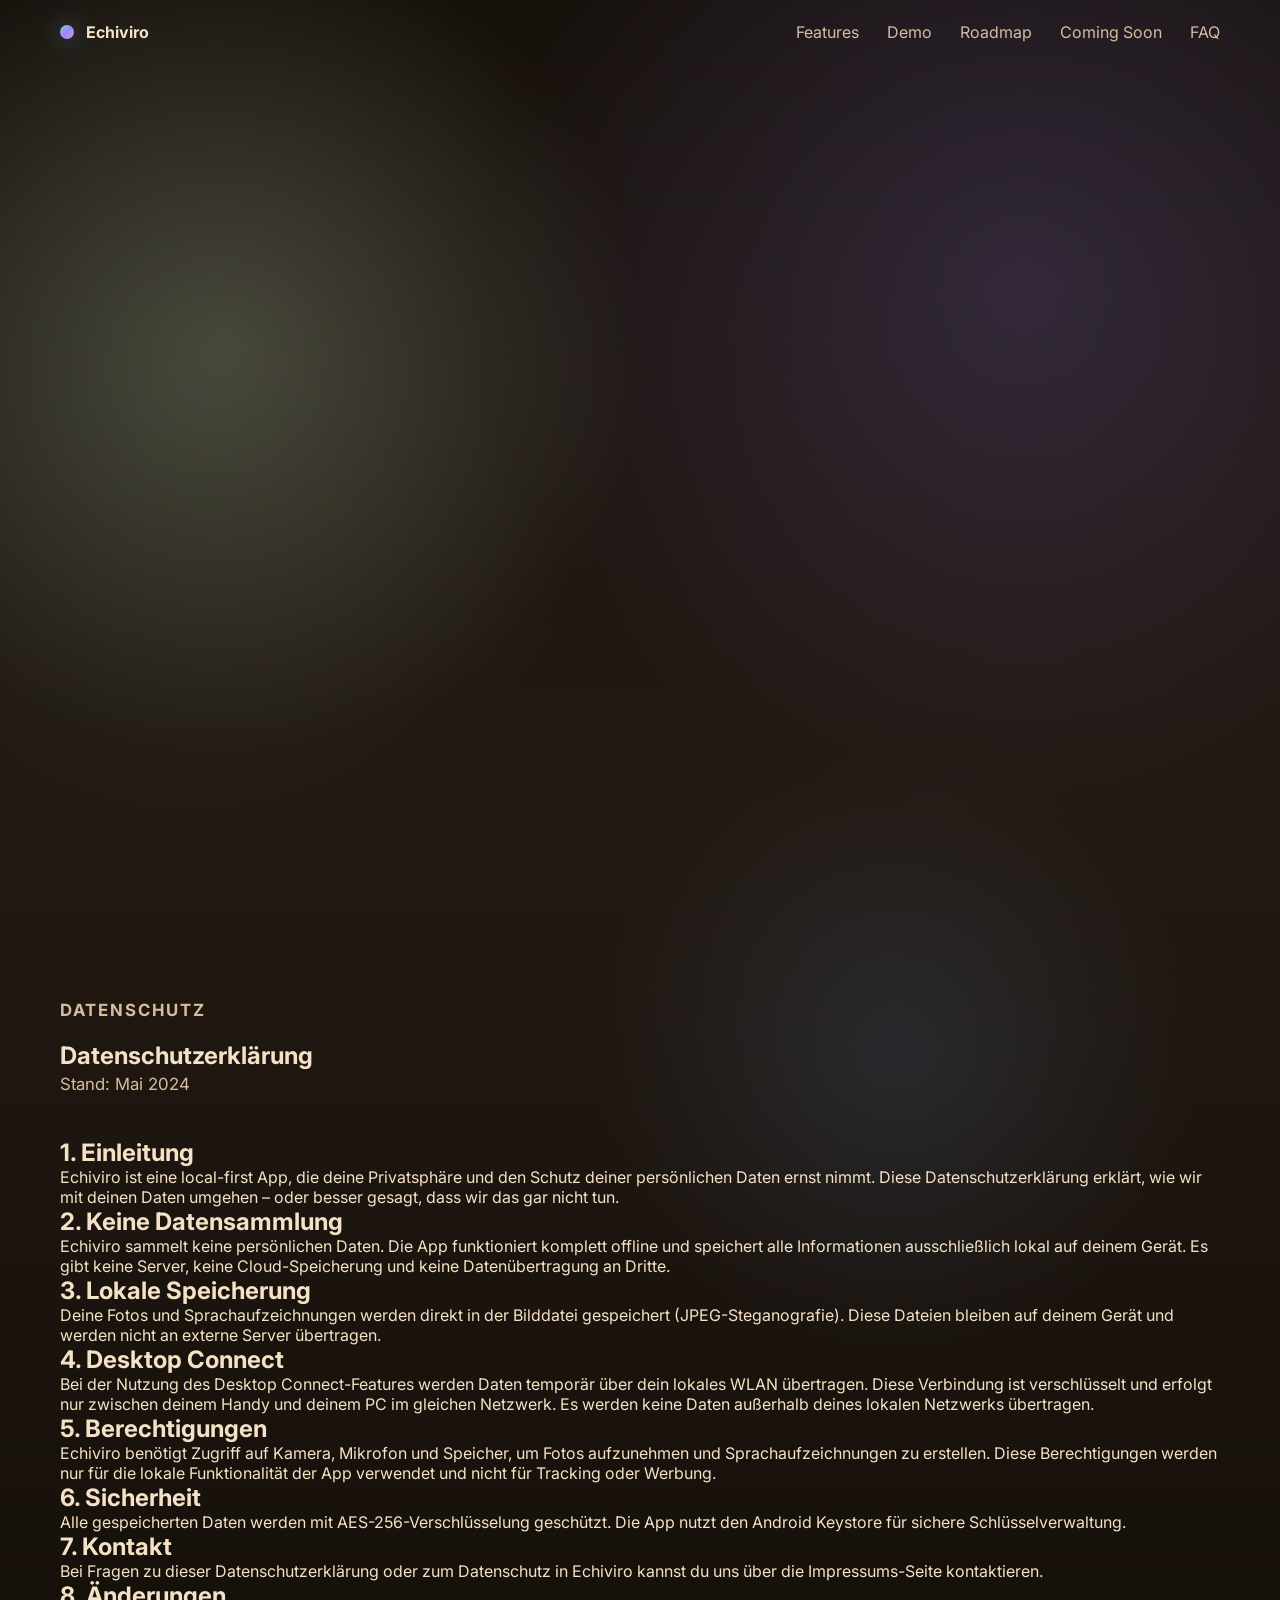
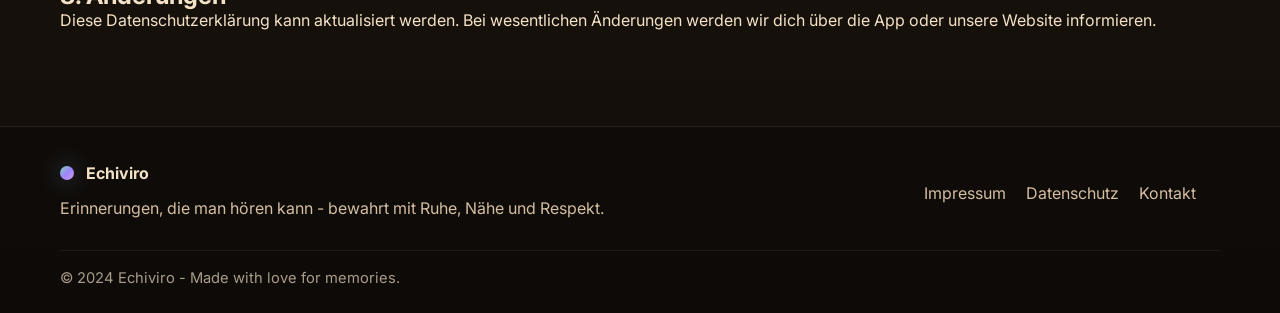
==== datenschutz.html @ cb09f1f3 "Add files via upload" ====
<!DOCTYPE html>
<html lang="de">
<head>
    <meta charset="UTF-8">
    <meta name="viewport" content="width=device-width, initial-scale=1.0">
    <title>Datenschutzerklärung - Echiviro</title>
    <meta name="description" content="Datenschutzerklärung für Echiviro - Deine Erinnerungen haben eine Stimme.">
    <link rel="preconnect" href="https://fonts.googleapis.com">
    <link rel="preconnect" href="https://fonts.gstatic.com" crossorigin>
    <link href="https://fonts.googleapis.com/css2?family=Playfair+Display:wght@500;600;700&family=Inter:wght@400;500;600;700;800&display=swap" rel="stylesheet">
    <link rel="stylesheet" href="styles.css">
</head>
<body>
    <div class="page-shell">
        <header class="hero">
            <nav class="nav container">
                <a class="brand" href="index.html">
                    <span class="brand-mark"></span>
                    <span>Echiviro</span>
                </a>
                <div class="nav-links">
                    <a href="index.html#features">Features</a>
                    <a href="index.html#demo">Demo</a>
                    <a href="index.html#roadmap">Roadmap</a>
                    <a href="index.html#coming-soon">Coming Soon</a>
                    <a href="index.html#faq">FAQ</a>
                </div>
            </nav>
        </header>

        <main>
            <section class="section">
                <div class="container">
                    <div class="section-heading">
                        <p class="eyebrow">Datenschutz</p>
                        <h1>Datenschutzerklärung</h1>
                        <p>Stand: Mai 2024</p>
                    </div>

                    <div class="legal-content">
                        <h2>1. Einleitung</h2>
                        <p>
                            Echiviro ist eine local-first App, die deine Privatsphäre und den Schutz deiner persönlichen Daten ernst nimmt.
                            Diese Datenschutzerklärung erklärt, wie wir mit deinen Daten umgehen – oder besser gesagt, dass wir das gar nicht tun.
                        </p>

                        <h2>2. Keine Datensammlung</h2>
                        <p>
                            Echiviro sammelt keine persönlichen Daten. Die App funktioniert komplett offline und speichert alle Informationen
                            ausschließlich lokal auf deinem Gerät. Es gibt keine Server, keine Cloud-Speicherung und keine Datenübertragung
                            an Dritte.
                        </p>

                        <h2>3. Lokale Speicherung</h2>
                        <p>
                            Deine Fotos und Sprachaufzeichnungen werden direkt in der Bilddatei gespeichert (JPEG-Steganografie).
                            Diese Dateien bleiben auf deinem Gerät und werden nicht an externe Server übertragen.
                        </p>

                        <h2>4. Desktop Connect</h2>
                        <p>
                            Bei der Nutzung des Desktop Connect-Features werden Daten temporär über dein lokales WLAN übertragen.
                            Diese Verbindung ist verschlüsselt und erfolgt nur zwischen deinem Handy und deinem PC im gleichen Netzwerk.
                            Es werden keine Daten außerhalb deines lokalen Netzwerks übertragen.
                        </p>

                        <h2>5. Berechtigungen</h2>
                        <p>
                            Echiviro benötigt Zugriff auf Kamera, Mikrofon und Speicher, um Fotos aufzunehmen und Sprachaufzeichnungen zu erstellen.
                            Diese Berechtigungen werden nur für die lokale Funktionalität der App verwendet und nicht für Tracking oder Werbung.
                        </p>

                        <h2>6. Sicherheit</h2>
                        <p>
                            Alle gespeicherten Daten werden mit AES-256-Verschlüsselung geschützt. Die App nutzt den Android Keystore
                            für sichere Schlüsselverwaltung.
                        </p>

                        <h2>7. Kontakt</h2>
                        <p>
                            Bei Fragen zu dieser Datenschutzerklärung oder zum Datenschutz in Echiviro kannst du uns über die
                            Impressums-Seite kontaktieren.
                        </p>

                        <h2>8. Änderungen</h2>
                        <p>
                            Diese Datenschutzerklärung kann aktualisiert werden. Bei wesentlichen Änderungen werden wir dich
                            über die App oder unsere Website informieren.
                        </p>
                    </div>
                </div>
            </section>
        </main>

        <footer class="footer">
            <div class="container footer-grid">
                <div>
                    <a class="brand footer-brand" href="index.html">
                        <span class="brand-mark"></span>
                        <span>Echiviro</span>
                    </a>
                    <p class="footer-copy">Erinnerungen, die man hören kann - bewahrt mit Ruhe, Nähe und Respekt.</p>
                </div>
                <div class="footer-links">
                    <a href="impressum.html">Impressum</a>
                    <a href="datenschutz.html">Datenschutz</a>
                    <a href="index.html#notify">Kontakt</a>
                </div>
            </div>
            <div class="container footer-bottom">
                <p>© 2024 Echiviro - Made with love for memories.</p>
            </div>
        </footer>
    </div>

    <script src="script.js"></script>
</body>
</html>
---- styles.css ----
:root {
    --bg: #120e0a;
    --bg-soft: #1b140f;
    --panel: rgba(35, 27, 20, 0.78);
    --panel-strong: rgba(46, 36, 28, 0.92);
    --line: rgba(244, 226, 198, 0.18);
    --text: #f4e2c6;
    --muted: #d4bea1;
    --teal: #7fd6b2;
    --cyan: #79b1ff;
    --violet: #9d85ff;
    --pink: #d39be8;
    --gold: #f0e2c8;
    --shadow: 0 24px 60px rgba(0, 0, 0, 0.45);
}

* {
    box-sizing: border-box;
    margin: 0;
    padding: 0;
}

html {
    scroll-behavior: smooth;
}

body {
    font-family: "Inter", sans-serif;
    background:
        radial-gradient(circle at 18% 18%, rgba(244, 226, 198, 0.16), transparent 22%),
        radial-gradient(circle at 15% 20%, rgba(127, 214, 178, 0.12), transparent 24%),
        radial-gradient(circle at 80% 15%, rgba(157, 133, 255, 0.18), transparent 28%),
        radial-gradient(circle at 70% 55%, rgba(121, 177, 255, 0.12), transparent 22%),
        linear-gradient(180deg, #17110c 0%, #221912 42%, #120d09 100%);
    color: var(--text);
    min-height: 100vh;
    overflow-x: hidden;
}

a {
    color: inherit;
    text-decoration: none;
}

button,
a,
summary {
    -webkit-tap-highlight-color: transparent;
}

.page-shell {
    position: relative;
}

.container {
    width: min(1160px, calc(100% - 40px));
    margin: 0 auto;
}

.section {
    padding: 96px 0;
}

.section-heading {
    max-width: 760px;
    margin-bottom: 40px;
}

.section-heading h2 {
    font-family: "Playfair Display", serif;
    font-size: clamp(2rem, 4vw, 3.6rem);
    line-height: 1.05;
    margin-bottom: 18px;
    font-weight: 600;
}

.section-heading p {
    color: var(--muted);
    font-size: 1.05rem;
    line-height: 1.7;
}

.eyebrow {
    color: #e5d6bb;
    font-size: 0.85rem;
    font-weight: 700;
    letter-spacing: 0.12em;
    text-transform: uppercase;
    margin-bottom: 16px;
}

.nav {
    display: flex;
    align-items: center;
    justify-content: space-between;
    gap: 20px;
    padding: 22px 0;
    position: relative;
    z-index: 3;
}

.brand {
    display: inline-flex;
    align-items: center;
    gap: 12px;
    font-weight: 700;
}

.brand-mark {
    width: 14px;
    height: 14px;
    border-radius: 50%;
    background: linear-gradient(135deg, var(--teal), var(--violet), var(--pink));
    box-shadow: 0 0 24px rgba(126, 200, 255, 0.45);
}

.nav-links {
    display: flex;
    align-items: center;
    gap: 28px;
    color: var(--muted);
}

.nav-links a:hover,
.footer-links a:hover {
    color: var(--text);
}

.button {
    display: inline-flex;
    align-items: center;
    justify-content: center;
    min-height: 48px;
    padding: 0 20px;
    border-radius: 999px;
    font-weight: 700;
    transition: transform 0.2s ease, border-color 0.2s ease, background 0.2s ease;
}

.button:hover {
    transform: translateY(-1px);
}

.button-primary {
    color: #000000;
    background: linear-gradient(135deg, #f0e2c8, #e6d2ad);
    box-shadow: 0 16px 30px rgba(240, 226, 200, 0.18);
}

.button-secondary,
.button-ghost {
    color: var(--text);
    border: 1px solid rgba(240, 226, 200, 0.18);
    background: rgba(240, 226, 200, 0.04);
    backdrop-filter: blur(14px);
}

.block-button {
    width: 100%;
}

.hero {
    position: relative;
    min-height: 100vh;
    padding-bottom: 56px;
    overflow: hidden;
}

.hero-grid {
    display: grid;
    grid-template-columns: minmax(0, 1.05fr) minmax(360px, 0.95fr);
    align-items: center;
    gap: 48px;
    min-height: calc(100vh - 92px);
    position: relative;
    z-index: 2;
}

.hero-copy h1 {
    font-family: "Playfair Display", serif;
    font-size: clamp(3rem, 7vw, 5.8rem);
    line-height: 0.96;
    margin-bottom: 22px;
    max-width: 10ch;
    font-weight: 600;
    letter-spacing: 0.01em;
}

.hero-text {
    color: var(--muted);
    font-size: 1.15rem;
    line-height: 1.75;
    max-width: 58ch;
}

.platform-note,
.download-note {
    color: var(--text);
    font-size: 0.95rem;
    line-height: 1.6;
    opacity: 0.86;
}

.platform-note {
    margin-top: 14px;
}

.hero-actions {
    display: flex;
    flex-wrap: wrap;
    gap: 14px;
    margin: 30px 0 24px;
}

.hero-note {
    color: var(--text);
    font-family: "Playfair Display", serif;
    font-size: 1.32rem;
    line-height: 1.45;
    margin-bottom: 22px;
    max-width: 34ch;
}

.hero-points {
    display: flex;
    flex-wrap: wrap;
    gap: 12px;
    list-style: none;
    color: var(--muted);
}

.hero-points li {
    padding: 10px 14px;
    border-radius: 999px;
    border: 1px solid rgba(240, 226, 200, 0.12);
    background: rgba(240, 226, 200, 0.04);
}

.hero-aurora {
    position: absolute;
    inset: auto;
    filter: blur(24px);
    border-radius: 50%;
    opacity: 0.9;
    pointer-events: none;
}

.aurora-left {
    width: 420px;
    height: 420px;
    left: -120px;
    top: 120px;
    background: radial-gradient(circle, rgba(244, 226, 198, 0.22), rgba(127, 214, 178, 0.16), transparent 68%);
}

.aurora-right {
    width: 560px;
    height: 560px;
    right: -140px;
    top: 40px;
    background: radial-gradient(circle, rgba(244, 226, 198, 0.18), rgba(157, 133, 255, 0.24), rgba(121, 177, 255, 0.14), transparent 68%);
}

.hero-visual {
    position: relative;
    display: grid;
    place-items: center;
}

.glow-ring {
    position: absolute;
    width: 540px;
    height: 540px;
    border-radius: 50%;
    background:
        radial-gradient(circle, rgba(244, 226, 198, 0.16) 0%, rgba(121, 177, 255, 0.1) 32%, rgba(157, 133, 255, 0.1) 58%, transparent 72%);
    filter: blur(14px);
}

.phone-frame {
    position: relative;
    width: min(390px, 100%);
    aspect-ratio: 9 / 18.6;
    padding: 16px;
    border-radius: 42px;
    background: linear-gradient(160deg, #211812, #34271e 55%, #120d09);
    box-shadow: var(--shadow);
    border: 1px solid rgba(255, 255, 255, 0.08);
}

.phone-top {
    position: absolute;
    top: 12px;
    left: 50%;
    width: 34%;
    height: 26px;
    transform: translateX(-50%);
    border-radius: 16px;
    background: rgba(0, 0, 0, 0.6);
    z-index: 2;
}

.phone-screen {
    height: 100%;
    overflow: hidden;
    border-radius: 30px;
    background: linear-gradient(180deg, rgba(30, 22, 16, 0.96), rgba(19, 14, 10, 0.98));
    display: grid;
    grid-template-rows: 1fr auto;
}

.screen-photo {
    position: relative;
    padding: 0;
    background: linear-gradient(160deg, #1a1714 0%, #2f241b 55%, #110c09 100%);
}

.screen-slideshow {
    position: absolute;
    inset: 0;
    overflow: hidden;
}

.screen-slide {
    position: absolute;
    inset: 0;
    width: 100%;
    height: 100%;
    object-fit: cover;
    opacity: 0;
    transform: scale(1.03);
    transition: opacity 0.9s ease, transform 5s ease;
}

.screen-slide.is-active {
    opacity: 1;
    transform: scale(1);
}

.meta-chip {
    position: relative;
    z-index: 1;
    display: inline-flex;
    align-items: center;
    width: fit-content;
    padding: 10px 14px;
    border-radius: 999px;
    backdrop-filter: blur(12px);
    background: rgba(240, 226, 200, 0.12);
    border: 1px solid rgba(240, 226, 200, 0.16);
    font-size: 0.82rem;
}

.screen-meta {
    display: flex;
    align-items: center;
    justify-content: space-between;
    gap: 16px;
}

.screen-meta {
    padding: 18px 20px 22px;
    background: linear-gradient(180deg, rgba(11, 9, 7, 0.96), rgba(7, 5, 4, 0.98));
}

.meta-label {
    color: var(--muted);
    font-size: 0.78rem;
    text-transform: uppercase;
    letter-spacing: 0.1em;
    margin-bottom: 8px;
}

.screen-meta h2 {
    font-family: "Playfair Display", serif;
    font-size: 1.2rem;
    font-weight: 600;
}

.value-section {
    position: relative;
}

.value-grid,
.feature-grid,
.screens-grid,
.pricing-grid,
.trust-grid,
.faq-grid,
.footer-grid {
    display: grid;
    gap: 24px;
}

.value-grid {
    grid-template-columns: repeat(3, minmax(0, 1fr));
}

.info-panel,
.feature-card,
.screen-card,
.pricing-card,
.testimonial,
.tech-fact,
.faq-list details {
    background: var(--panel);
    border: 1px solid var(--line);
    border-radius: 24px;
    box-shadow: var(--shadow);
    backdrop-filter: blur(18px);
}

.info-panel,
.feature-card,
.screen-card,
.pricing-card,
.testimonial,
.tech-fact {
    padding: 28px;
}

.info-panel h3,
.feature-card h3,
.screen-card h3,
.pricing-card h3 {
    font-family: "Playfair Display", serif;
    font-size: 1.35rem;
    margin-bottom: 14px;
    font-weight: 600;
}

.info-panel p,
.feature-card p,
.screen-card p,
.pricing-copy,
.testimonial,
.tech-fact p,
.faq-list p,
.footer-copy {
    color: var(--muted);
    line-height: 1.7;
}

.download-note {
    margin-top: 10px;
}

.highlight-panel {
    background:
        linear-gradient(160deg, rgba(240, 226, 200, 0.08), rgba(157, 133, 255, 0.1)),
        var(--panel);
}

.split-heading {
    display: flex;
    align-items: end;
    justify-content: space-between;
    gap: 24px;
    max-width: none;
}

.split-heading > p {
    max-width: 460px;
}

.section-footnote {
    margin-top: 24px;
    color: var(--muted);
    line-height: 1.7;
    max-width: 62ch;
}

.feature-grid {
    grid-template-columns: repeat(4, minmax(0, 1fr));
}

.magic-section {
    background: linear-gradient(180deg, rgba(240, 226, 200, 0.015), rgba(240, 226, 200, 0.03));
}

.magic-grid {
    display: grid;
    grid-template-columns: repeat(3, minmax(0, 1fr));
    gap: 24px;
}

.magic-card {
    padding: 28px;
    background: var(--panel);
    border: 1px solid var(--line);
    border-radius: 24px;
    box-shadow: var(--shadow);
    backdrop-filter: blur(18px);
}

.magic-card h3 {
    font-family: "Playfair Display", serif;
    font-size: 1.35rem;
    margin-bottom: 14px;
    font-weight: 600;
}

.magic-card p {
    color: var(--muted);
    line-height: 1.7;
}

.roadmap-section {
    background: linear-gradient(180deg, rgba(121, 177, 255, 0.03), rgba(240, 226, 200, 0.02));
}

.roadmap-grid {
    display: grid;
    grid-template-columns: repeat(4, minmax(0, 1fr));
    gap: 24px;
}

.roadmap-card {
    padding: 28px;
    background: var(--panel);
    border: 1px solid var(--line);
    border-radius: 24px;
    box-shadow: var(--shadow);
    backdrop-filter: blur(18px);
}

.roadmap-card-next {
    border-color: rgba(240, 226, 200, 0.24);
    background:
        linear-gradient(160deg, rgba(240, 226, 200, 0.08), rgba(121, 177, 255, 0.08)),
        var(--panel);
}

.roadmap-card-pro {
    background:
        linear-gradient(160deg, rgba(121, 177, 255, 0.07), rgba(240, 226, 200, 0.06)),
        var(--panel);
}

.roadmap-phase {
    display: inline-flex;
    margin-bottom: 16px;
    padding: 8px 12px;
    border-radius: 999px;
    font-size: 0.78rem;
    font-weight: 700;
    color: var(--text);
    background: rgba(240, 226, 200, 0.08);
    border: 1px solid rgba(240, 226, 200, 0.12);
}

.roadmap-card h3 {
    font-family: "Playfair Display", serif;
    font-size: 1.5rem;
    margin-bottom: 14px;
}

.roadmap-list {
    list-style: none;
    display: grid;
    gap: 14px;
}

.roadmap-list li {
    position: relative;
    padding-left: 22px;
    color: var(--muted);
    line-height: 1.65;
}

.roadmap-list li::before {
    content: "";
    position: absolute;
    left: 0;
    top: 10px;
    width: 8px;
    height: 8px;
    border-radius: 50%;
    background: linear-gradient(135deg, var(--gold), var(--violet));
}

.monetization-matrix {
    margin-bottom: 28px;
}

.matrix-header {
    margin-bottom: 22px;
}

.matrix-header h3 {
    font-family: "Playfair Display", serif;
    font-size: clamp(1.6rem, 3vw, 2.2rem);
    line-height: 1.15;
}

.matrix-grid {
    display: grid;
    grid-template-columns: repeat(2, minmax(0, 1fr));
    gap: 24px;
}

.matrix-card {
    padding: 26px;
    background: var(--panel);
    border: 1px solid var(--line);
    border-radius: 24px;
    box-shadow: var(--shadow);
    backdrop-filter: blur(18px);
}

.matrix-card-featured {
    border-color: rgba(240, 226, 200, 0.24);
    background:
        linear-gradient(160deg, rgba(240, 226, 200, 0.08), rgba(121, 177, 255, 0.08)),
        var(--panel);
}

.matrix-tier {
    display: inline-flex;
    margin-bottom: 14px;
    padding: 8px 12px;
    border-radius: 999px;
    font-size: 0.78rem;
    font-weight: 700;
    color: var(--text);
    background: rgba(240, 226, 200, 0.08);
    border: 1px solid rgba(240, 226, 200, 0.12);
}

.matrix-card h4 {
    font-family: "Playfair Display", serif;
    font-size: 1.45rem;
    margin-bottom: 12px;
}

.matrix-card p {
    color: var(--muted);
    line-height: 1.7;
    margin-bottom: 16px;
}

.matrix-list {
    list-style: none;
    display: grid;
    gap: 12px;
}

.matrix-list li {
    position: relative;
    padding-left: 22px;
    color: var(--muted);
    line-height: 1.65;
}

.matrix-list li::before {
    content: "";
    position: absolute;
    left: 0;
    top: 10px;
    width: 8px;
    height: 8px;
    border-radius: 50%;
    background: linear-gradient(135deg, var(--gold), var(--violet));
}

.feature-icon {
    width: 52px;
    height: 52px;
    margin-bottom: 22px;
    border-radius: 16px;
    background: linear-gradient(160deg, rgba(240, 226, 200, 0.08), rgba(121, 177, 255, 0.12));
    border: 1px solid rgba(240, 226, 200, 0.12);
    display: grid;
    place-items: center;
}

.feature-icon span {
    position: relative;
    display: block;
}

.icon-mic {
    width: 14px;
    height: 22px;
    border: 2px solid var(--text);
    border-radius: 10px;
}

.icon-mic::before {
    content: "";
    position: absolute;
    left: 50%;
    bottom: -8px;
    width: 16px;
    height: 8px;
    transform: translateX(-50%);
    border: 2px solid var(--text);
    border-top: 0;
    border-radius: 0 0 10px 10px;
}

.icon-mic::after {
    content: "";
    position: absolute;
    left: 50%;
    bottom: -14px;
    width: 2px;
    height: 8px;
    transform: translateX(-50%);
    background: var(--text);
}

.icon-shield {
    width: 20px;
    height: 24px;
    border: 2px solid var(--text);
    border-radius: 10px 10px 12px 12px;
    clip-path: polygon(50% 0%, 100% 18%, 100% 60%, 50% 100%, 0% 60%, 0% 18%);
}

.icon-palette {
    width: 22px;
    height: 22px;
    border-radius: 50%;
    border: 2px solid var(--text);
}

.icon-palette::before,
.icon-palette::after {
    content: "";
    position: absolute;
    border-radius: 50%;
    background: var(--text);
}

.icon-palette::before {
    width: 4px;
    height: 4px;
    top: 4px;
    left: 4px;
    box-shadow: 8px -1px 0 0 var(--text), 2px 9px 0 0 var(--text);
}

.icon-palette::after {
    width: 8px;
    height: 8px;
    right: -1px;
    bottom: 2px;
    background: transparent;
    border-left: 2px solid var(--text);
    border-bottom: 2px solid var(--text);
    border-radius: 0 0 0 12px;
}

.icon-desktop {
    width: 24px;
    height: 16px;
    border: 2px solid var(--text);
    border-radius: 4px;
}

.icon-desktop::before,
.icon-desktop::after {
    content: "";
    position: absolute;
    left: 50%;
    transform: translateX(-50%);
    background: var(--text);
}

.icon-desktop::before {
    bottom: -7px;
    width: 2px;
    height: 6px;
}

.icon-desktop::after {
    bottom: -10px;
    width: 16px;
    height: 2px;
}

.demo-section {
    background: linear-gradient(180deg, rgba(240, 226, 200, 0.015), rgba(240, 226, 200, 0.035));
}

.screens-grid {
    grid-template-columns: repeat(3, minmax(0, 1fr));
}

.screen-preview {
    aspect-ratio: 4 / 3.2;
    border-radius: 20px;
    margin-bottom: 22px;
    overflow: hidden;
    border: 1px solid rgba(240, 226, 200, 0.08);
    background: linear-gradient(180deg, rgba(240, 226, 200, 0.05), rgba(7, 5, 4, 0.56));
}

.gallery-preview,
.record-preview,
.slideshow-preview {
    position: relative;
    padding: 18px;
}

.gallery-preview {
    background:
        radial-gradient(circle at 15% 15%, rgba(127, 214, 178, 0.2), transparent 22%),
        radial-gradient(circle at 80% 20%, rgba(157, 133, 255, 0.24), transparent 24%),
        linear-gradient(180deg, #15100b, #0c0907);
}

.mini-toolbar {
    width: 46%;
    height: 18px;
    border-radius: 999px;
    background: rgba(240, 226, 200, 0.08);
    margin-bottom: 18px;
}

.album-grid {
    display: grid;
    grid-template-columns: repeat(4, minmax(0, 1fr));
    gap: 10px;
}

.album-grid span,
.slide-photo {
    border-radius: 14px;
    background:
        linear-gradient(160deg, rgba(240, 226, 200, 0.82), rgba(157, 133, 255, 0.5), rgba(127, 214, 178, 0.5));
}

.album-grid span {
    aspect-ratio: 1;
    opacity: 0.9;
}

.record-preview {
    display: grid;
    place-items: center;
    background:
        radial-gradient(circle at 50% 50%, rgba(157, 133, 255, 0.2), transparent 26%),
        linear-gradient(180deg, #15100b, #080604);
}

.record-dot {
    width: 16px;
    height: 16px;
    border-radius: 50%;
    background: #f0e2c8;
    box-shadow: 0 0 20px rgba(240, 226, 200, 0.4);
    margin-bottom: 24px;
}

.live-wave {
    position: absolute;
    left: 18px;
    right: 18px;
    bottom: 28px;
    height: 96px;
    display: flex;
    gap: 8px;
    align-items: end;
}

.live-wave span {
    flex: 1;
    border-radius: 999px;
    background: linear-gradient(180deg, var(--gold), var(--cyan));
    animation: pulse 1.8s ease-in-out infinite;
}

.live-wave span:nth-child(1) { height: 26%; }
.live-wave span:nth-child(2) { height: 76%; }
.live-wave span:nth-child(3) { height: 44%; }
.live-wave span:nth-child(4) { height: 92%; }
.live-wave span:nth-child(5) { height: 54%; }
.live-wave span:nth-child(6) { height: 82%; }
.live-wave span:nth-child(7) { height: 38%; }
.live-wave span:nth-child(8) { height: 66%; }
.live-wave span:nth-child(9) { height: 28%; }

.slideshow-preview {
    display: grid;
    grid-template-rows: 1fr auto;
    gap: 16px;
    background:
        radial-gradient(circle at 75% 20%, rgba(240, 226, 200, 0.16), transparent 24%),
        linear-gradient(180deg, #15100b, #080604);
}

.slide-photo {
    width: 100%;
    height: 100%;
    min-height: 0;
}

.slide-controls {
    display: flex;
    justify-content: center;
    gap: 14px;
}

.slide-controls span {
    width: 12px;
    height: 12px;
    border-radius: 50%;
    background: rgba(240, 226, 200, 0.22);
}

.slide-controls span:nth-child(2) {
    background: var(--gold);
    box-shadow: 0 0 14px rgba(240, 226, 200, 0.34);
}

.trust-grid {
    grid-template-columns: 1.1fr 0.9fr;
    align-items: stretch;
}

.testimonial blockquote {
    font-family: "Playfair Display", serif;
    font-size: clamp(1.35rem, 2vw, 1.9rem);
    line-height: 1.45;
    margin-bottom: 18px;
    font-weight: 600;
}

.quote-author {
    color: var(--text);
    font-weight: 700;
}

.tech-fact {
    background:
        linear-gradient(160deg, rgba(240, 226, 200, 0.08), rgba(121, 177, 255, 0.08)),
        var(--panel);
}

.tech-subnote {
    margin-top: 14px;
    color: var(--text);
}

.pricing-section {
    position: relative;
}

.pricing-grid {
    grid-template-columns: repeat(2, minmax(0, 1fr));
}

.comparison-strip {
    display: grid;
    grid-template-columns: 1fr auto 1fr;
    align-items: center;
    gap: 18px;
    padding: 18px 22px;
    margin-bottom: 28px;
    background: rgba(240, 226, 200, 0.05);
    border: 1px solid rgba(240, 226, 200, 0.12);
    border-radius: 20px;
    box-shadow: var(--shadow);
    backdrop-filter: blur(18px);
}

.comparison-item {
    display: grid;
    gap: 6px;
    color: var(--muted);
    line-height: 1.6;
}

.comparison-item-pro {
    color: var(--text);
}

.comparison-label {
    font-family: "Playfair Display", serif;
    font-size: 1.2rem;
    font-weight: 600;
    color: var(--text);
}

.comparison-divider {
    width: 1px;
    min-height: 52px;
    background: rgba(240, 226, 200, 0.12);
}

.pricing-card {
    position: relative;
    padding-top: 72px;
}

.pricing-card-pro {
    background:
        linear-gradient(160deg, rgba(240, 226, 200, 0.08), rgba(121, 177, 255, 0.08)),
        var(--panel);
    border-color: rgba(240, 226, 200, 0.24);
    transform: translateY(-8px);
    box-shadow: 0 30px 70px rgba(0, 0, 0, 0.5);
}

.pricing-badge {
    position: absolute;
    top: 24px;
    left: 24px;
    padding: 8px 12px;
    border-radius: 999px;
    font-size: 0.8rem;
    font-weight: 700;
}

.popular-badge {
    position: absolute;
    top: 24px;
    right: 24px;
    padding: 8px 12px;
    border-radius: 999px;
    font-size: 0.8rem;
    font-weight: 700;
    color: #000000;
    background: linear-gradient(135deg, #f0e2c8, #e8d7b8);
    box-shadow: 0 10px 22px rgba(240, 226, 200, 0.16);
}

.free-badge {
    background: rgba(240, 226, 200, 0.1);
    color: var(--gold);
}

.pro-badge {
    background: rgba(121, 177, 255, 0.14);
    color: #b9ceff;
}

.pricing-copy {
    margin: 10px 0 22px;
}

.pricing-emphasis {
    margin: -6px 0 20px;
    color: var(--text);
    font-family: "Playfair Display", serif;
    font-size: 1.32rem;
    line-height: 1.35;
    font-weight: 600;
}

.pricing-list {
    list-style: none;
    display: grid;
    gap: 14px;
    margin-bottom: 26px;
}

.pricing-list li {
    position: relative;
    padding-left: 24px;
    color: var(--muted);
}

.pricing-list li::before {
    content: "";
    position: absolute;
    left: 0;
    top: 9px;
    width: 9px;
    height: 9px;
    border-radius: 50%;
    background: linear-gradient(135deg, var(--gold), var(--violet));
}

.pricing-note {
    margin-top: 16px;
    color: var(--muted);
    line-height: 1.6;
    font-size: 0.96rem;
}

.support-callout {
    display: flex;
    align-items: center;
    justify-content: space-between;
    gap: 24px;
    margin-top: 28px;
    padding: 24px 26px;
    border-radius: 20px;
    background:
        linear-gradient(160deg, rgba(244, 226, 198, 0.07), rgba(121, 177, 255, 0.06)),
        rgba(35, 27, 20, 0.72);
    border: 1px solid rgba(244, 226, 198, 0.14);
    box-shadow: var(--shadow);
    backdrop-filter: blur(18px);
}

.support-copy {
    max-width: 700px;
}

.support-callout .eyebrow {
    margin-bottom: 10px;
}

.support-callout h3 {
    font-family: "Playfair Display", serif;
    font-size: clamp(1.7rem, 3vw, 2.3rem);
    line-height: 1.1;
    font-weight: 600;
    margin-bottom: 10px;
}

.support-callout p:last-child {
    color: var(--muted);
    line-height: 1.7;
}

.support-button {
    flex-shrink: 0;
    min-width: 220px;
}

.faq-grid {
    grid-template-columns: 0.9fr 1.1fr;
    align-items: start;
}

.faq-heading {
    margin-bottom: 0;
}

.faq-list {
    display: grid;
    gap: 16px;
}

.faq-list details {
    padding: 22px 24px;
}

.faq-list summary {
    cursor: pointer;
    font-weight: 700;
    list-style: none;
    padding-right: 22px;
    position: relative;
}

.faq-list summary::-webkit-details-marker {
    display: none;
}

.faq-list summary::after {
    content: "+";
    position: absolute;
    right: 0;
    top: 0;
    color: var(--gold);
}

.faq-list details[open] summary::after {
    content: "-";
}

.faq-list p {
    margin-top: 14px;
}

.footer {
    padding: 36px 0 26px;
    border-top: 1px solid rgba(240, 226, 200, 0.1);
    background: rgba(9, 7, 5, 0.45);
}

.footer-grid {
    grid-template-columns: 1fr auto auto;
    align-items: center;
}

.footer-brand {
    margin-bottom: 12px;
}

.footer-links {
    display: flex;
    flex-wrap: wrap;
    gap: 20px;
    color: var(--muted);
}

.footer-actions {
    display: flex;
    flex-wrap: wrap;
    gap: 12px;
    justify-content: flex-end;
}

.footer-bottom {
    margin-top: 28px;
    padding-top: 18px;
    border-top: 1px solid rgba(240, 226, 200, 0.08);
    color: rgba(240, 226, 200, 0.68);
    font-size: 0.92rem;
}

[data-reveal] {
    opacity: 0;
    transform: translateY(28px);
    transition: opacity 0.7s ease, transform 0.7s ease;
}

[data-reveal].is-visible {
    opacity: 1;
    transform: translateY(0);
}

@keyframes pulse {
    0%, 100% {
        transform: scaleY(0.92);
        opacity: 0.72;
    }
    50% {
        transform: scaleY(1.06);
        opacity: 1;
    }
}

@media (max-width: 1080px) {
    .hero-grid,
    .trust-grid,
    .faq-grid,
    .footer-grid,
    .split-heading,
    .value-grid,
    .magic-grid,
    .roadmap-grid,
    .matrix-grid,
    .feature-grid,
    .screens-grid,
    .pricing-grid {
        grid-template-columns: 1fr;
    }

    .split-heading {
        align-items: start;
    }

    .hero {
        min-height: auto;
        padding-bottom: 72px;
    }

    .hero-grid {
        padding-top: 30px;
    }

    .hero-copy h1 {
        max-width: none;
    }

    .footer-actions {
        justify-content: flex-start;
    }

    .pricing-card-pro {
        transform: none;
    }

    .comparison-strip {
        grid-template-columns: 1fr;
    }

    .comparison-divider {
        width: 100%;
        min-height: 1px;
        height: 1px;
    }

    .support-callout {
        flex-direction: column;
        align-items: flex-start;
    }
}

@media (max-width: 820px) {
    .nav {
        flex-wrap: wrap;
    }

    .nav-links {
        order: 3;
        width: 100%;
        justify-content: space-between;
        gap: 14px;
        font-size: 0.95rem;
    }

    .section {
        padding: 76px 0;
    }

    .phone-frame {
        width: min(360px, 100%);
    }
}

@media (max-width: 640px) {
    .container {
        width: min(100% - 24px, 1160px);
    }

    .nav-links {
        justify-content: flex-start;
        flex-wrap: wrap;
    }

    .button,
    .hero-actions .button,
    .footer-actions .button {
        width: 100%;
    }

    .support-button {
        width: 100%;
        min-width: 0;
    }

    .hero-points {
        display: grid;
        grid-template-columns: 1fr;
    }

    .phone-frame {
        padding: 12px;
        border-radius: 34px;
    }

    .phone-screen {
        border-radius: 24px;
    }

    .info-panel,
    .feature-card,
    .screen-card,
    .pricing-card,
    .testimonial,
    .tech-fact {
        padding: 22px;
        border-radius: 20px;
    }

    .faq-list details {
        border-radius: 20px;
    }
}
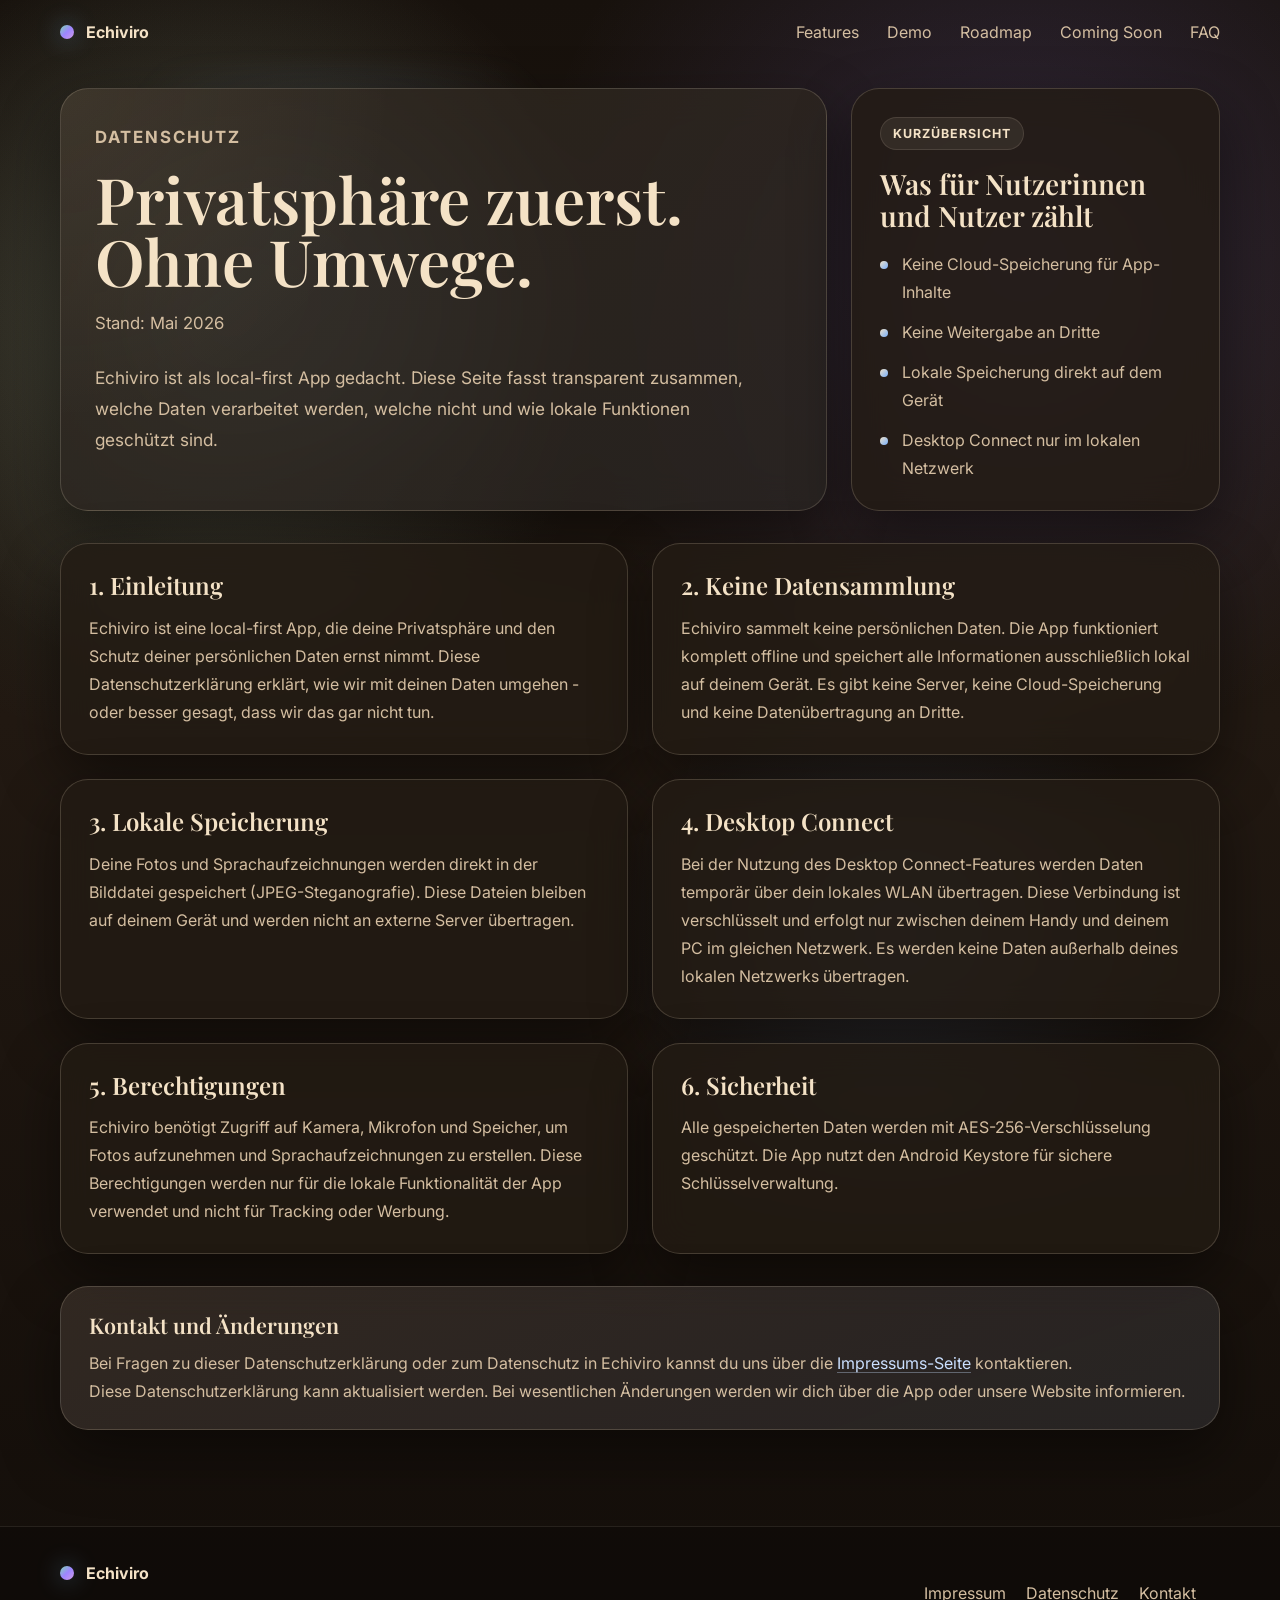
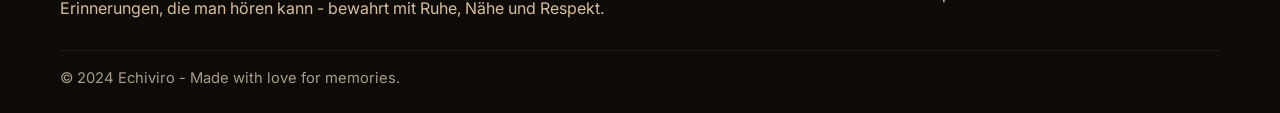
==== commit afef9601: "Add files via upload" ====
--- a/datenschutz.html
+++ b/datenschutz.html
@@ -1,118 +1,155 @@
-<!DOCTYPE html>
-<html lang="de">
-<head>
-    <meta charset="UTF-8">
-    <meta name="viewport" content="width=device-width, initial-scale=1.0">
-    <title>Datenschutzerklärung - Echiviro</title>
-    <meta name="description" content="Datenschutzerklärung für Echiviro - Deine Erinnerungen haben eine Stimme.">
-    <link rel="preconnect" href="https://fonts.googleapis.com">
-    <link rel="preconnect" href="https://fonts.gstatic.com" crossorigin>
-    <link href="https://fonts.googleapis.com/css2?family=Playfair+Display:wght@500;600;700&family=Inter:wght@400;500;600;700;800&display=swap" rel="stylesheet">
-    <link rel="stylesheet" href="styles.css">
-</head>
-<body>
-    <div class="page-shell">
-        <header class="hero">
-            <nav class="nav container">
-                <a class="brand" href="index.html">
-                    <span class="brand-mark"></span>
-                    <span>Echiviro</span>
-                </a>
-                <div class="nav-links">
-                    <a href="index.html#features">Features</a>
-                    <a href="index.html#demo">Demo</a>
-                    <a href="index.html#roadmap">Roadmap</a>
-                    <a href="index.html#coming-soon">Coming Soon</a>
-                    <a href="index.html#faq">FAQ</a>
-                </div>
-            </nav>
-        </header>
-
-        <main>
-            <section class="section">
-                <div class="container">
-                    <div class="section-heading">
-                        <p class="eyebrow">Datenschutz</p>
-                        <h1>Datenschutzerklärung</h1>
-                        <p>Stand: Mai 2024</p>
-                    </div>
-
-                    <div class="legal-content">
-                        <h2>1. Einleitung</h2>
-                        <p>
-                            Echiviro ist eine local-first App, die deine Privatsphäre und den Schutz deiner persönlichen Daten ernst nimmt.
-                            Diese Datenschutzerklärung erklärt, wie wir mit deinen Daten umgehen – oder besser gesagt, dass wir das gar nicht tun.
-                        </p>
-
-                        <h2>2. Keine Datensammlung</h2>
-                        <p>
-                            Echiviro sammelt keine persönlichen Daten. Die App funktioniert komplett offline und speichert alle Informationen
-                            ausschließlich lokal auf deinem Gerät. Es gibt keine Server, keine Cloud-Speicherung und keine Datenübertragung
-                            an Dritte.
-                        </p>
-
-                        <h2>3. Lokale Speicherung</h2>
-                        <p>
-                            Deine Fotos und Sprachaufzeichnungen werden direkt in der Bilddatei gespeichert (JPEG-Steganografie).
-                            Diese Dateien bleiben auf deinem Gerät und werden nicht an externe Server übertragen.
-                        </p>
-
-                        <h2>4. Desktop Connect</h2>
-                        <p>
-                            Bei der Nutzung des Desktop Connect-Features werden Daten temporär über dein lokales WLAN übertragen.
-                            Diese Verbindung ist verschlüsselt und erfolgt nur zwischen deinem Handy und deinem PC im gleichen Netzwerk.
-                            Es werden keine Daten außerhalb deines lokalen Netzwerks übertragen.
-                        </p>
-
-                        <h2>5. Berechtigungen</h2>
-                        <p>
-                            Echiviro benötigt Zugriff auf Kamera, Mikrofon und Speicher, um Fotos aufzunehmen und Sprachaufzeichnungen zu erstellen.
-                            Diese Berechtigungen werden nur für die lokale Funktionalität der App verwendet und nicht für Tracking oder Werbung.
-                        </p>
-
-                        <h2>6. Sicherheit</h2>
-                        <p>
-                            Alle gespeicherten Daten werden mit AES-256-Verschlüsselung geschützt. Die App nutzt den Android Keystore
-                            für sichere Schlüsselverwaltung.
-                        </p>
-
-                        <h2>7. Kontakt</h2>
-                        <p>
-                            Bei Fragen zu dieser Datenschutzerklärung oder zum Datenschutz in Echiviro kannst du uns über die
-                            Impressums-Seite kontaktieren.
-                        </p>
-
-                        <h2>8. Änderungen</h2>
-                        <p>
-                            Diese Datenschutzerklärung kann aktualisiert werden. Bei wesentlichen Änderungen werden wir dich
-                            über die App oder unsere Website informieren.
-                        </p>
-                    </div>
-                </div>
-            </section>
-        </main>
-
-        <footer class="footer">
-            <div class="container footer-grid">
-                <div>
-                    <a class="brand footer-brand" href="index.html">
-                        <span class="brand-mark"></span>
-                        <span>Echiviro</span>
-                    </a>
-                    <p class="footer-copy">Erinnerungen, die man hören kann - bewahrt mit Ruhe, Nähe und Respekt.</p>
-                </div>
-                <div class="footer-links">
-                    <a href="impressum.html">Impressum</a>
-                    <a href="datenschutz.html">Datenschutz</a>
-                    <a href="index.html#notify">Kontakt</a>
-                </div>
-            </div>
-            <div class="container footer-bottom">
-                <p>© 2024 Echiviro - Made with love for memories.</p>
-            </div>
-        </footer>
-    </div>
-
-    <script src="script.js"></script>
-</body>
-</html>+<!DOCTYPE html>
+<html lang="de">
+<head>
+    <meta charset="UTF-8">
+    <meta name="viewport" content="width=device-width, initial-scale=1.0">
+    <title>Datenschutzerklärung - Echiviro</title>
+    <meta name="description" content="Datenschutzerklärung für Echiviro - Deine Erinnerungen haben eine Stimme.">
+    <link rel="preconnect" href="https://fonts.googleapis.com">
+    <link rel="preconnect" href="https://fonts.gstatic.com" crossorigin>
+    <link href="https://fonts.googleapis.com/css2?family=Playfair+Display:wght@500;600;700&family=Inter:wght@400;500;600;700;800&display=swap" rel="stylesheet">
+    <link rel="stylesheet" href="styles.css">
+</head>
+<body class="legal-page">
+    <div class="page-shell">
+        <header class="hero">
+            <nav class="nav container">
+                <a class="brand" href="index.html">
+                    <span class="brand-mark"></span>
+                    <span>Echiviro</span>
+                </a>
+                <div class="nav-links">
+                    <a href="index.html#features">Features</a>
+                    <a href="index.html#demo">Demo</a>
+                    <a href="index.html#roadmap">Roadmap</a>
+                    <a href="index.html#coming-soon">Coming Soon</a>
+                    <a href="index.html#faq">FAQ</a>
+                </div>
+            </nav>
+        </header>
+
+        <main>
+            <section class="section legal-section">
+                <div class="container">
+                    <div class="legal-layout">
+                        <div class="legal-hero">
+                            <div class="legal-intro">
+                                <div class="section-heading">
+                                    <p class="eyebrow">Datenschutz</p>
+                                    <h1>Privatsphäre zuerst. Ohne Umwege.</h1>
+                                    <p>Stand: Mai 2026</p>
+                                </div>
+                                <p class="legal-lead">
+                                    Echiviro ist als local-first App gedacht. Diese Seite fasst transparent zusammen, welche Daten
+                                    verarbeitet werden, welche nicht und wie lokale Funktionen geschützt sind.
+                                </p>
+                            </div>
+
+                            <aside class="legal-summary" aria-label="Kurzübersicht Datenschutz">
+                                <span class="legal-kicker">Kurzübersicht</span>
+                                <h2>Was für Nutzerinnen und Nutzer zählt</h2>
+                                <ul class="legal-list">
+                                    <li>Keine Cloud-Speicherung für App-Inhalte</li>
+                                    <li>Keine Weitergabe an Dritte</li>
+                                    <li>Lokale Speicherung direkt auf dem Gerät</li>
+                                    <li>Desktop Connect nur im lokalen Netzwerk</li>
+                                </ul>
+                            </aside>
+                        </div>
+
+                        <div class="legal-grid">
+                            <article class="legal-card">
+                                <h2>1. Einleitung</h2>
+                                <p>
+                                    Echiviro ist eine local-first App, die deine Privatsphäre und den Schutz deiner persönlichen
+                                    Daten ernst nimmt. Diese Datenschutzerklärung erklärt, wie wir mit deinen Daten umgehen - oder
+                                    besser gesagt, dass wir das gar nicht tun.
+                                </p>
+                            </article>
+
+                            <article class="legal-card">
+                                <h2>2. Keine Datensammlung</h2>
+                                <p>
+                                    Echiviro sammelt keine persönlichen Daten. Die App funktioniert komplett offline und speichert
+                                    alle Informationen ausschließlich lokal auf deinem Gerät. Es gibt keine Server, keine
+                                    Cloud-Speicherung und keine Datenübertragung an Dritte.
+                                </p>
+                            </article>
+
+                            <article class="legal-card">
+                                <h2>3. Lokale Speicherung</h2>
+                                <p>
+                                    Deine Fotos und Sprachaufzeichnungen werden direkt in der Bilddatei gespeichert
+                                    (JPEG-Steganografie). Diese Dateien bleiben auf deinem Gerät und werden nicht an externe
+                                    Server übertragen.
+                                </p>
+                            </article>
+
+                            <article class="legal-card">
+                                <h2>4. Desktop Connect</h2>
+                                <p>
+                                    Bei der Nutzung des Desktop Connect-Features werden Daten temporär über dein lokales WLAN
+                                    übertragen. Diese Verbindung ist verschlüsselt und erfolgt nur zwischen deinem Handy und
+                                    deinem PC im gleichen Netzwerk. Es werden keine Daten außerhalb deines lokalen Netzwerks
+                                    übertragen.
+                                </p>
+                            </article>
+
+                            <article class="legal-card">
+                                <h2>5. Berechtigungen</h2>
+                                <p>
+                                    Echiviro benötigt Zugriff auf Kamera, Mikrofon und Speicher, um Fotos aufzunehmen und
+                                    Sprachaufzeichnungen zu erstellen. Diese Berechtigungen werden nur für die lokale
+                                    Funktionalität der App verwendet und nicht für Tracking oder Werbung.
+                                </p>
+                            </article>
+
+                            <article class="legal-card">
+                                <h2>6. Sicherheit</h2>
+                                <p>
+                                    Alle gespeicherten Daten werden mit AES-256-Verschlüsselung geschützt. Die App nutzt den
+                                    Android Keystore für sichere Schlüsselverwaltung.
+                                </p>
+                            </article>
+                        </div>
+
+                        <aside class="legal-note">
+                            <h2>Kontakt und Änderungen</h2>
+                            <p>
+                                Bei Fragen zu dieser Datenschutzerklärung oder zum Datenschutz in Echiviro kannst du uns über die
+                                <a href="impressum.html">Impressums-Seite</a> kontaktieren.
+                            </p>
+                            <p>
+                                Diese Datenschutzerklärung kann aktualisiert werden. Bei wesentlichen Änderungen werden wir dich
+                                über die App oder unsere Website informieren.
+                            </p>
+                        </aside>
+                    </div>
+                </div>
+            </section>
+        </main>
+
+        <footer class="footer">
+            <div class="container footer-grid">
+                <div>
+                    <a class="brand footer-brand" href="index.html">
+                        <span class="brand-mark"></span>
+                        <span>Echiviro</span>
+                    </a>
+                    <p class="footer-copy">Erinnerungen, die man hören kann - bewahrt mit Ruhe, Nähe und Respekt.</p>
+                </div>
+                <div class="footer-links">
+                    <a href="impressum.html">Impressum</a>
+                    <a href="datenschutz.html">Datenschutz</a>
+                    <a href="index.html#notify">Kontakt</a>
+                </div>
+            </div>
+            <div class="container footer-bottom">
+                <p>© 2024 Echiviro - Made with love for memories.</p>
+            </div>
+        </footer>
+    </div>
+
+    <script src="script.js"></script>
+</body>
+</html>
--- a/styles.css
+++ b/styles.css
@@ -166,6 +166,220 @@
     overflow: hidden;
 }
 
+.legal-page .hero {
+    min-height: auto;
+    padding-bottom: 0;
+}
+
+.legal-page main .section:first-child {
+    padding-top: 24px;
+}
+
+.legal-page main {
+    position: relative;
+}
+
+.legal-page main::before {
+    content: "";
+    position: absolute;
+    inset: 0 auto auto 0;
+    width: min(680px, 72vw);
+    height: 380px;
+    background: radial-gradient(circle, rgba(121, 177, 255, 0.12), transparent 68%);
+    pointer-events: none;
+    filter: blur(10px);
+}
+
+.legal-section {
+    position: relative;
+    z-index: 1;
+}
+
+.legal-layout {
+    display: grid;
+    gap: 32px;
+}
+
+.legal-hero {
+    display: grid;
+    grid-template-columns: minmax(0, 1.35fr) minmax(280px, 0.65fr);
+    gap: 24px;
+    align-items: stretch;
+}
+
+.legal-intro,
+.legal-summary,
+.legal-card,
+.legal-note {
+    background: var(--panel);
+    border: 1px solid var(--line);
+    border-radius: 28px;
+    box-shadow: var(--shadow);
+    backdrop-filter: blur(18px);
+}
+
+.legal-intro {
+    padding: 34px;
+    background:
+        radial-gradient(circle at top left, rgba(240, 226, 200, 0.08), transparent 38%),
+        linear-gradient(160deg, rgba(240, 226, 200, 0.05), rgba(121, 177, 255, 0.05)),
+        var(--panel);
+}
+
+.legal-intro .section-heading {
+    margin-bottom: 0;
+}
+
+.legal-intro .section-heading h1 {
+    font-family: "Playfair Display", serif;
+    font-size: clamp(2.7rem, 5vw, 4.5rem);
+    line-height: 0.98;
+    margin-bottom: 16px;
+    font-weight: 600;
+}
+
+.legal-lead {
+    max-width: 60ch;
+    color: var(--muted);
+    font-size: 1.08rem;
+    line-height: 1.8;
+    margin-top: 24px;
+}
+
+.legal-summary {
+    padding: 28px;
+    display: grid;
+    gap: 18px;
+    align-content: start;
+}
+
+.legal-kicker {
+    display: inline-flex;
+    width: fit-content;
+    padding: 8px 12px;
+    border-radius: 999px;
+    font-size: 0.78rem;
+    font-weight: 700;
+    letter-spacing: 0.08em;
+    text-transform: uppercase;
+    color: var(--text);
+    background: rgba(240, 226, 200, 0.08);
+    border: 1px solid rgba(240, 226, 200, 0.12);
+}
+
+.legal-summary h2 {
+    font-family: "Playfair Display", serif;
+    font-size: 1.75rem;
+    line-height: 1.15;
+    font-weight: 600;
+}
+
+.legal-summary p,
+.legal-note p,
+.legal-card p,
+.legal-list li {
+    color: var(--muted);
+    line-height: 1.75;
+}
+
+.legal-facts {
+    display: grid;
+    gap: 14px;
+}
+
+.legal-fact {
+    padding-top: 14px;
+    border-top: 1px solid rgba(240, 226, 200, 0.1);
+}
+
+.legal-fact-label {
+    display: block;
+    margin-bottom: 6px;
+    color: var(--text);
+    font-size: 0.78rem;
+    letter-spacing: 0.12em;
+    text-transform: uppercase;
+}
+
+.legal-fact-value {
+    color: var(--muted);
+    line-height: 1.65;
+}
+
+.legal-grid {
+    display: grid;
+    grid-template-columns: repeat(2, minmax(0, 1fr));
+    gap: 24px;
+}
+
+.legal-card {
+    padding: 28px;
+}
+
+.legal-card-wide {
+    grid-column: 1 / -1;
+}
+
+.legal-card h2 {
+    font-family: "Playfair Display", serif;
+    font-size: 1.5rem;
+    line-height: 1.15;
+    margin-bottom: 14px;
+    font-weight: 600;
+}
+
+.legal-card p + p {
+    margin-top: 14px;
+}
+
+.legal-list {
+    list-style: none;
+    display: grid;
+    gap: 12px;
+}
+
+.legal-list li {
+    position: relative;
+    padding-left: 22px;
+}
+
+.legal-list li::before {
+    content: "";
+    position: absolute;
+    left: 0;
+    top: 11px;
+    width: 8px;
+    height: 8px;
+    border-radius: 50%;
+    background: linear-gradient(135deg, var(--gold), var(--cyan));
+}
+
+.legal-note {
+    padding: 24px 28px;
+    background:
+        linear-gradient(160deg, rgba(240, 226, 200, 0.08), rgba(121, 177, 255, 0.07)),
+        rgba(35, 27, 20, 0.8);
+}
+
+.legal-note h2 {
+    font-family: "Playfair Display", serif;
+    font-size: 1.35rem;
+    margin-bottom: 10px;
+    font-weight: 600;
+}
+
+.legal-page main a:not(.brand):not(.button) {
+    color: #cbe0ff;
+    text-decoration: underline;
+    text-decoration-color: rgba(203, 224, 255, 0.35);
+    text-underline-offset: 0.18em;
+}
+
+.legal-page main a:not(.brand):not(.button):hover {
+    color: var(--text);
+    text-decoration-color: rgba(240, 226, 200, 0.55);
+}
+
 .hero-grid {
     display: grid;
     grid-template-columns: minmax(0, 1.05fr) minmax(360px, 0.95fr);
@@ -1229,6 +1443,8 @@
 }
 
 @media (max-width: 1080px) {
+    .legal-hero,
+    .legal-grid,
     .hero-grid,
     .trust-grid,
     .faq-grid,
@@ -1347,7 +1563,11 @@
     .screen-card,
     .pricing-card,
     .testimonial,
-    .tech-fact {
+    .tech-fact,
+    .legal-intro,
+    .legal-summary,
+    .legal-card,
+    .legal-note {
         padding: 22px;
         border-radius: 20px;
     }
@@ -1355,4 +1575,8 @@
     .faq-list details {
         border-radius: 20px;
     }
-}
+
+    .legal-intro .section-heading h1 {
+        font-size: clamp(2.2rem, 12vw, 3.1rem);
+    }
+}
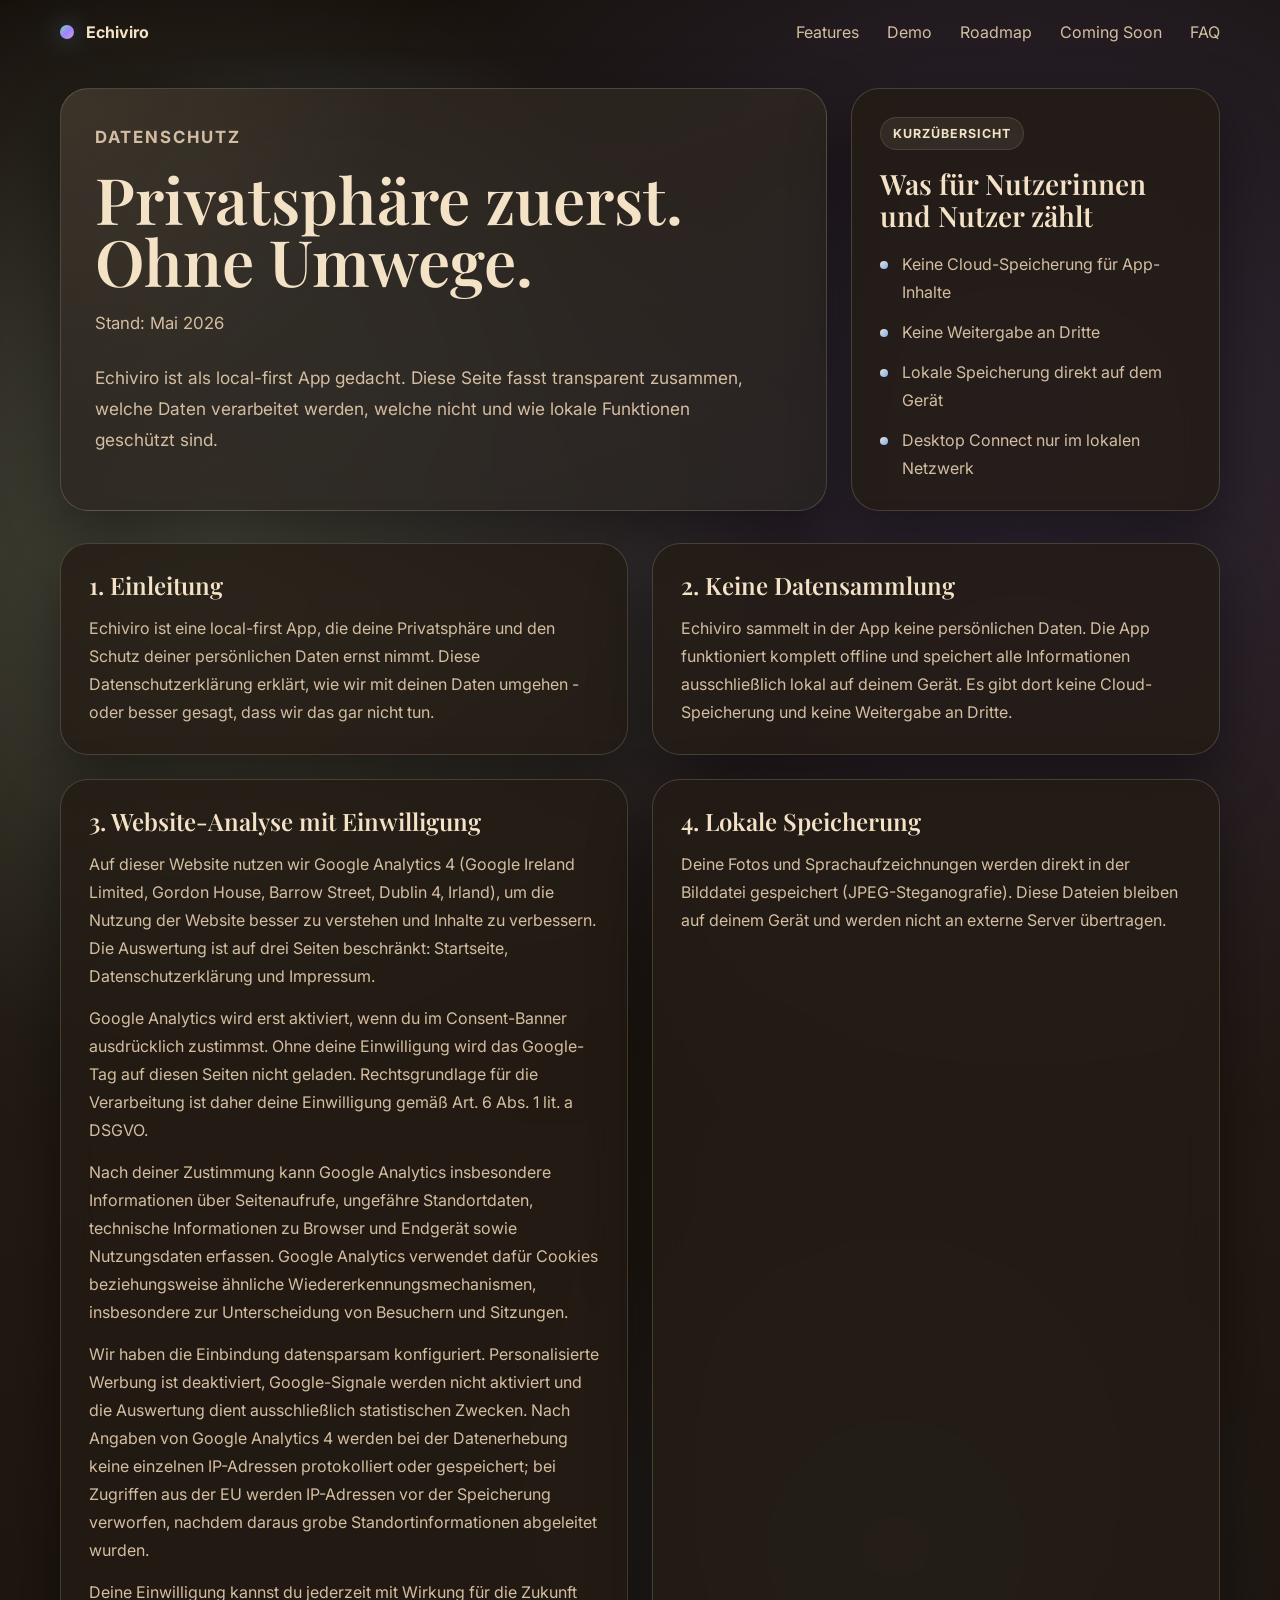
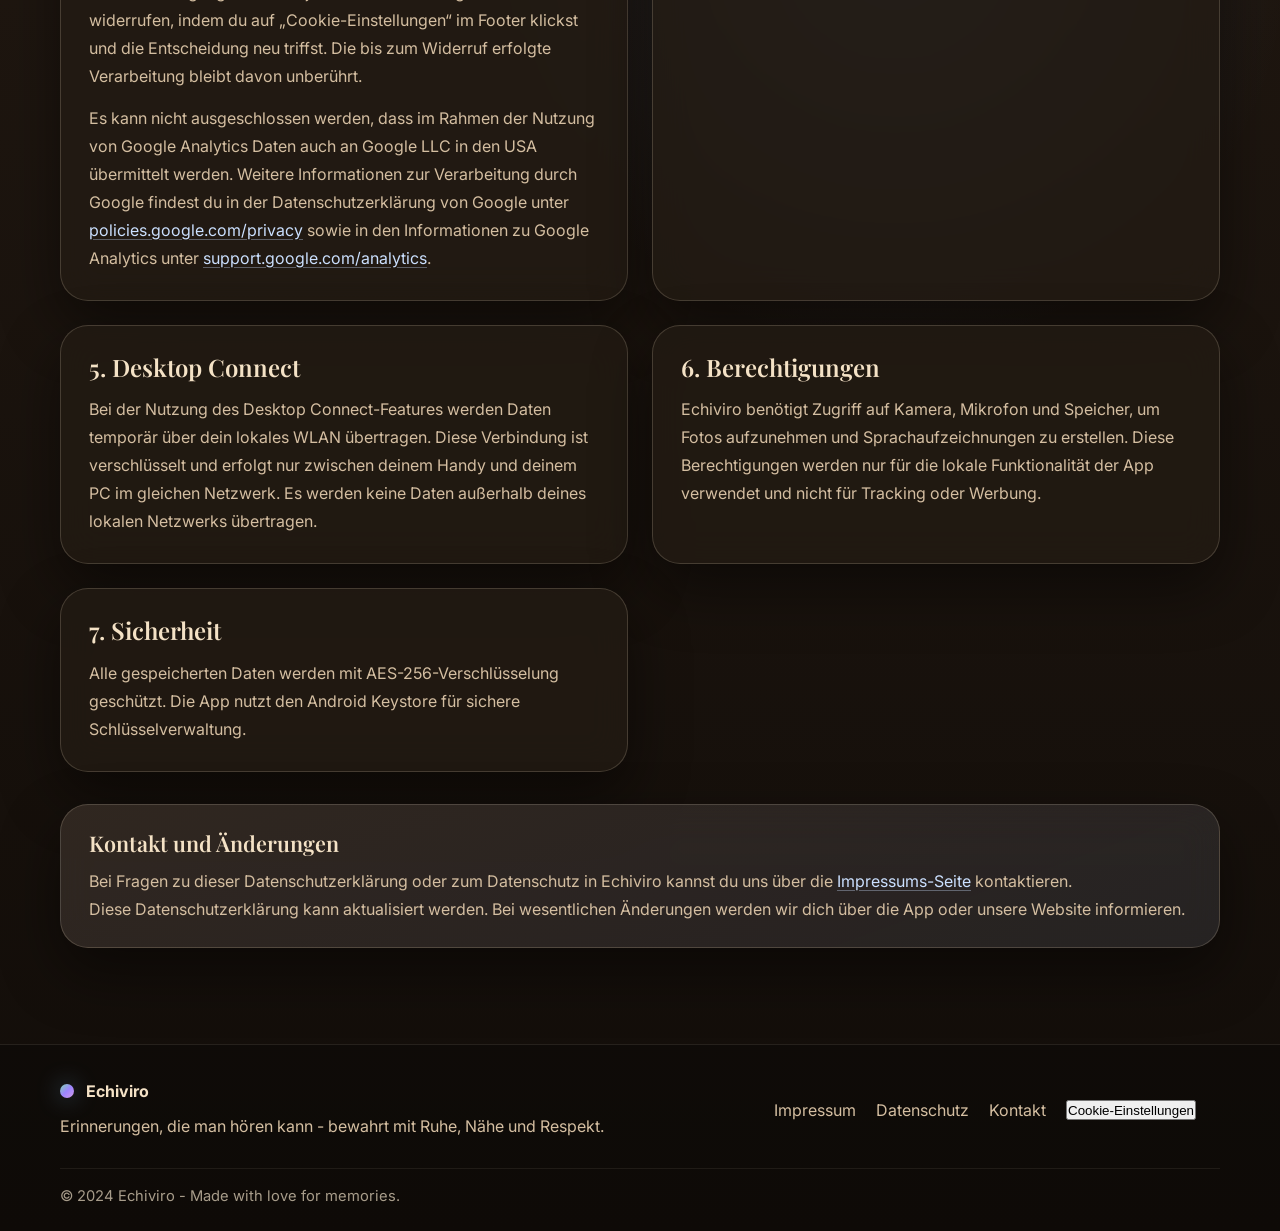
==== commit 788644e7: "Add files via upload" ====
--- a/datenschutz.html
+++ b/datenschutz.html
@@ -9,6 +9,9 @@
     <link rel="preconnect" href="https://fonts.gstatic.com" crossorigin>
     <link href="https://fonts.googleapis.com/css2?family=Playfair+Display:wght@500;600;700&family=Inter:wght@400;500;600;700;800&display=swap" rel="stylesheet">
     <link rel="stylesheet" href="styles.css">
+    <link rel="stylesheet" href="ga-consent.css">
+    <script src="ga-config.js" defer></script>
+    <script src="google-analytics.js" defer></script>
 </head>
 <body class="legal-page">
     <div class="page-shell">
@@ -70,14 +73,55 @@
                             <article class="legal-card">
                                 <h2>2. Keine Datensammlung</h2>
                                 <p>
-                                    Echiviro sammelt keine persönlichen Daten. Die App funktioniert komplett offline und speichert
-                                    alle Informationen ausschließlich lokal auf deinem Gerät. Es gibt keine Server, keine
-                                    Cloud-Speicherung und keine Datenübertragung an Dritte.
-                                </p>
-                            </article>
-
-                            <article class="legal-card">
-                                <h2>3. Lokale Speicherung</h2>
+                                    Echiviro sammelt in der App keine persönlichen Daten. Die App funktioniert komplett offline
+                                    und speichert alle Informationen ausschließlich lokal auf deinem Gerät. Es gibt dort keine
+                                    Cloud-Speicherung und keine Weitergabe an Dritte.
+                                </p>
+                            </article>
+
+                            <article class="legal-card">
+                                <h2>3. Website-Analyse mit Einwilligung</h2>
+                                <p>
+                                    Auf dieser Website nutzen wir Google Analytics 4 (Google Ireland Limited, Gordon House,
+                                    Barrow Street, Dublin 4, Irland), um die Nutzung der Website besser zu verstehen und Inhalte
+                                    zu verbessern. Die Auswertung ist auf drei Seiten beschränkt: Startseite, Datenschutzerklärung
+                                    und Impressum.
+                                </p>
+                                <p>
+                                    Google Analytics wird erst aktiviert, wenn du im Consent-Banner ausdrücklich zustimmst.
+                                    Ohne deine Einwilligung wird das Google-Tag auf diesen Seiten nicht geladen. Rechtsgrundlage
+                                    für die Verarbeitung ist daher deine Einwilligung gemäß Art. 6 Abs. 1 lit. a DSGVO.
+                                </p>
+                                <p>
+                                    Nach deiner Zustimmung kann Google Analytics insbesondere Informationen über Seitenaufrufe,
+                                    ungefähre Standortdaten, technische Informationen zu Browser und Endgerät sowie Nutzungsdaten
+                                    erfassen. Google Analytics verwendet dafür Cookies beziehungsweise ähnliche
+                                    Wiedererkennungsmechanismen, insbesondere zur Unterscheidung von Besuchern und Sitzungen.
+                                </p>
+                                <p>
+                                    Wir haben die Einbindung datensparsam konfiguriert. Personalisierte Werbung ist deaktiviert,
+                                    Google-Signale werden nicht aktiviert und die Auswertung dient ausschließlich statistischen
+                                    Zwecken. Nach Angaben von Google Analytics 4 werden bei der Datenerhebung keine einzelnen
+                                    IP-Adressen protokolliert oder gespeichert; bei Zugriffen aus der EU werden IP-Adressen vor
+                                    der Speicherung verworfen, nachdem daraus grobe Standortinformationen abgeleitet wurden.
+                                </p>
+                                <p>
+                                    Deine Einwilligung kannst du jederzeit mit Wirkung für die Zukunft widerrufen, indem du auf
+                                    „Cookie-Einstellungen“ im Footer klickst und die Entscheidung neu triffst. Die bis zum
+                                    Widerruf erfolgte Verarbeitung bleibt davon unberührt.
+                                </p>
+                                <p>
+                                    Es kann nicht ausgeschlossen werden, dass im Rahmen der Nutzung von Google Analytics Daten
+                                    auch an Google LLC in den USA übermittelt werden. Weitere Informationen zur Verarbeitung durch
+                                    Google findest du in der Datenschutzerklärung von Google unter
+                                    <a href="https://policies.google.com/privacy?hl=de" target="_blank" rel="noopener noreferrer">policies.google.com/privacy</a>
+                                    sowie in den Informationen zu Google Analytics unter
+                                    <a href="https://support.google.com/analytics/answer/12017362?hl=de" target="_blank" rel="noopener noreferrer">support.google.com/analytics</a>.
+                                </p>
+                            </article>
+
+                            <article class="legal-card">
+                                <h2>4. Lokale Speicherung</h2>
                                 <p>
                                     Deine Fotos und Sprachaufzeichnungen werden direkt in der Bilddatei gespeichert
                                     (JPEG-Steganografie). Diese Dateien bleiben auf deinem Gerät und werden nicht an externe
@@ -86,7 +130,7 @@
                             </article>
 
                             <article class="legal-card">
-                                <h2>4. Desktop Connect</h2>
+                                <h2>5. Desktop Connect</h2>
                                 <p>
                                     Bei der Nutzung des Desktop Connect-Features werden Daten temporär über dein lokales WLAN
                                     übertragen. Diese Verbindung ist verschlüsselt und erfolgt nur zwischen deinem Handy und
@@ -96,7 +140,7 @@
                             </article>
 
                             <article class="legal-card">
-                                <h2>5. Berechtigungen</h2>
+                                <h2>6. Berechtigungen</h2>
                                 <p>
                                     Echiviro benötigt Zugriff auf Kamera, Mikrofon und Speicher, um Fotos aufzunehmen und
                                     Sprachaufzeichnungen zu erstellen. Diese Berechtigungen werden nur für die lokale
@@ -105,7 +149,7 @@
                             </article>
 
                             <article class="legal-card">
-                                <h2>6. Sicherheit</h2>
+                                <h2>7. Sicherheit</h2>
                                 <p>
                                     Alle gespeicherten Daten werden mit AES-256-Verschlüsselung geschützt. Die App nutzt den
                                     Android Keystore für sichere Schlüsselverwaltung.
@@ -142,6 +186,7 @@
                     <a href="impressum.html">Impressum</a>
                     <a href="datenschutz.html">Datenschutz</a>
                     <a href="index.html#notify">Kontakt</a>
+                    <button class="cookie-settings-link" type="button" data-open-cookie-settings>Cookie-Einstellungen</button>
                 </div>
             </div>
             <div class="container footer-bottom">
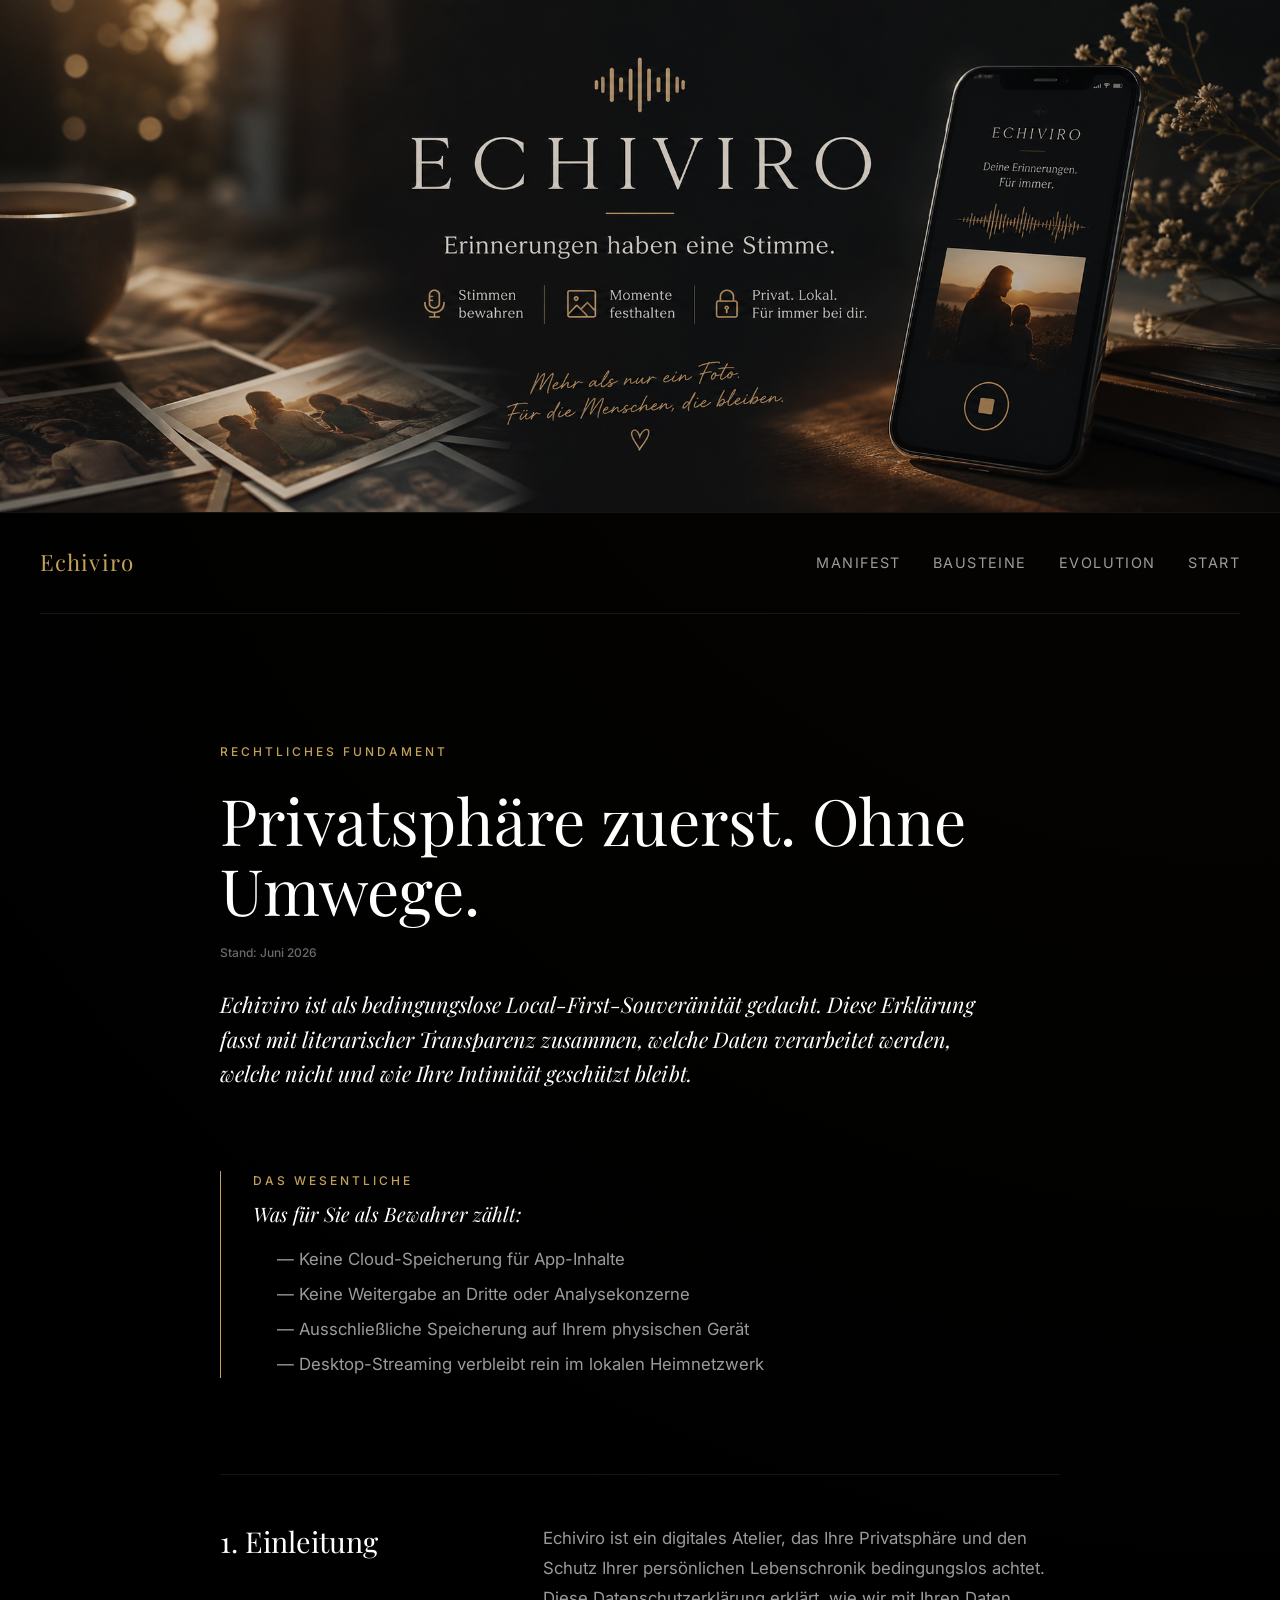
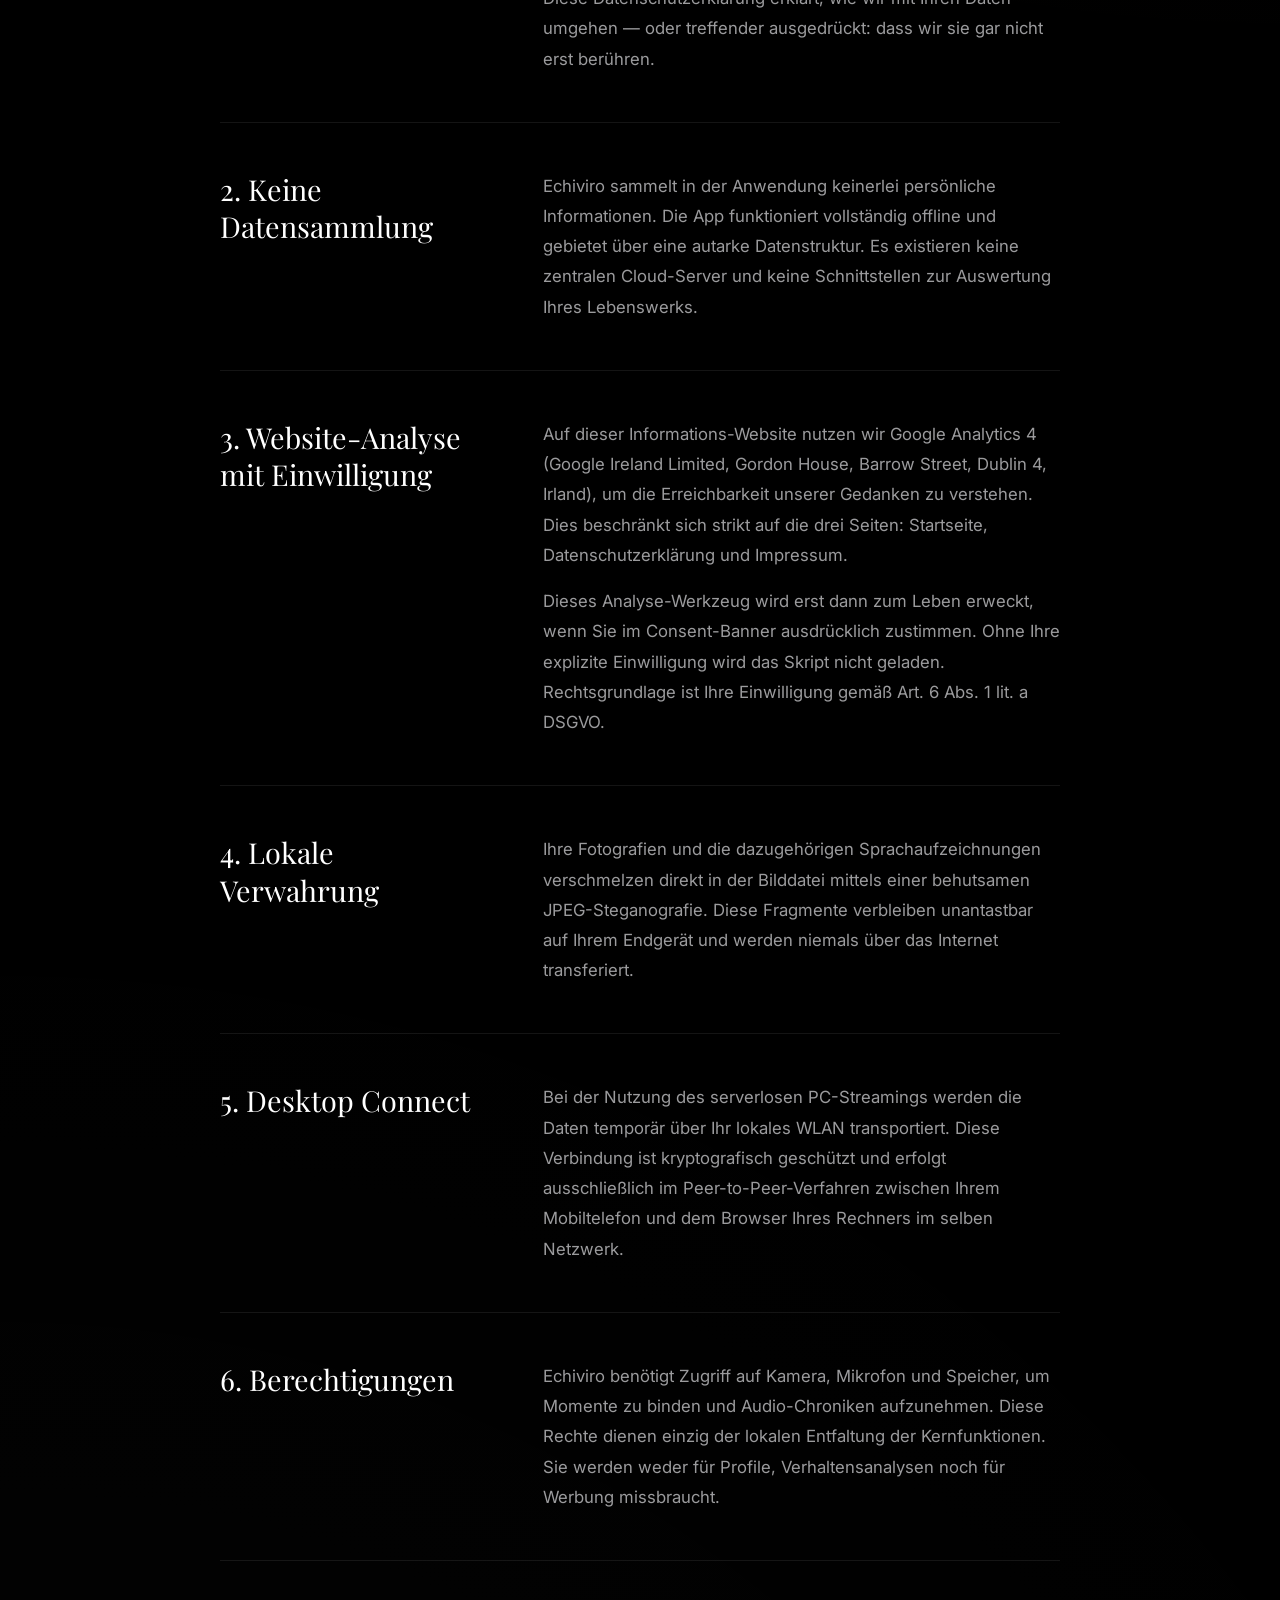
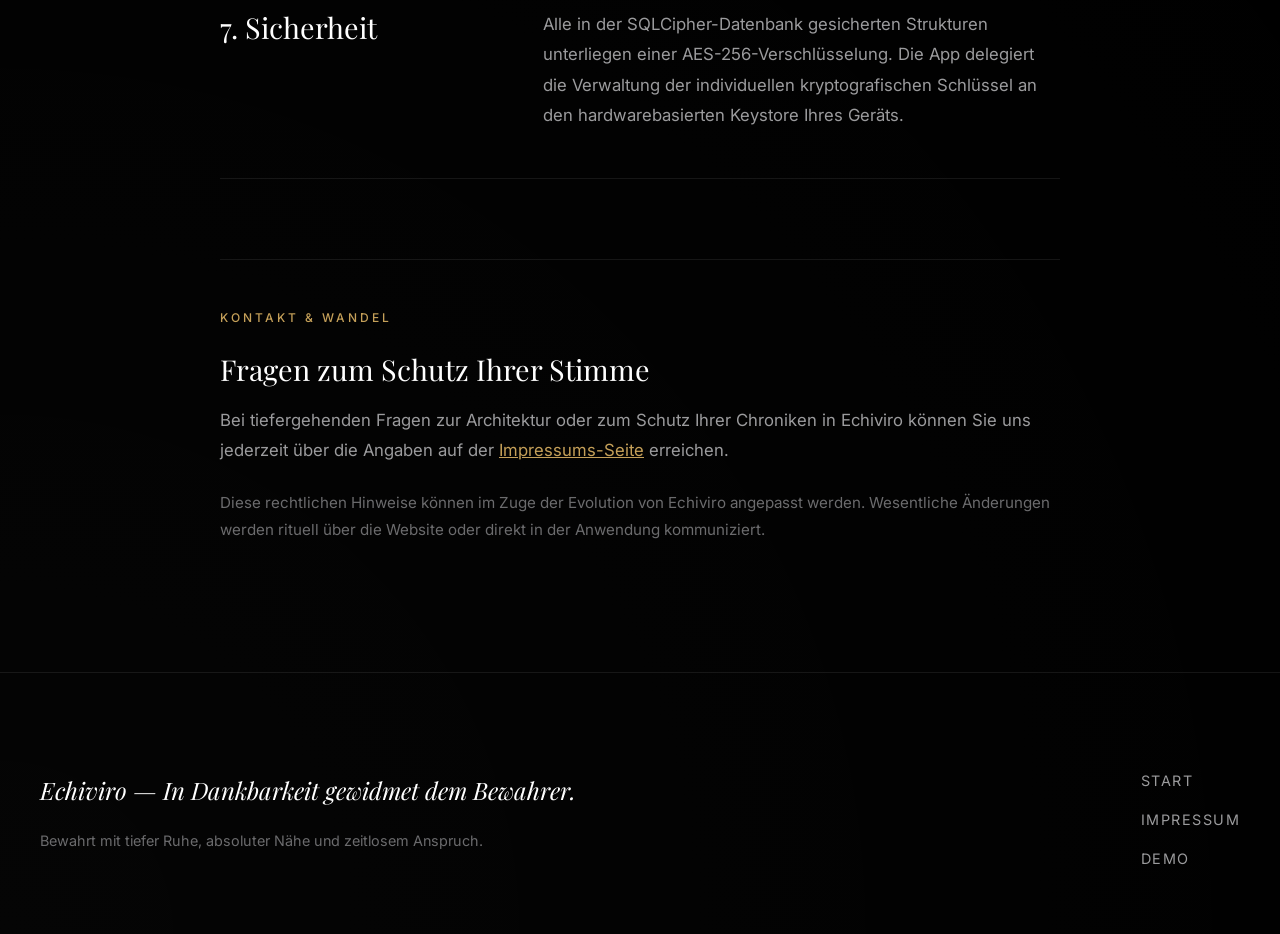
==== commit 93b25fce: "Add files via upload" ====
--- a/datenschutz.html
+++ b/datenschutz.html
@@ -1,200 +1,135 @@
-<!DOCTYPE html>
-<html lang="de">
-<head>
-    <meta charset="UTF-8">
-    <meta name="viewport" content="width=device-width, initial-scale=1.0">
-    <title>Datenschutzerklärung - Echiviro</title>
-    <meta name="description" content="Datenschutzerklärung für Echiviro - Deine Erinnerungen haben eine Stimme.">
-    <link rel="preconnect" href="https://fonts.googleapis.com">
-    <link rel="preconnect" href="https://fonts.gstatic.com" crossorigin>
-    <link href="https://fonts.googleapis.com/css2?family=Playfair+Display:wght@500;600;700&family=Inter:wght@400;500;600;700;800&display=swap" rel="stylesheet">
-    <link rel="stylesheet" href="styles.css">
-    <link rel="stylesheet" href="ga-consent.css">
-    <script src="ga-config.js" defer></script>
-    <script src="google-analytics.js" defer></script>
-</head>
-<body class="legal-page">
-    <div class="page-shell">
-        <header class="hero">
-            <nav class="nav container">
-                <a class="brand" href="index.html">
-                    <span class="brand-mark"></span>
-                    <span>Echiviro</span>
-                </a>
-                <div class="nav-links">
-                    <a href="index.html#features">Features</a>
-                    <a href="index.html#demo">Demo</a>
-                    <a href="index.html#roadmap">Roadmap</a>
-                    <a href="index.html#coming-soon">Coming Soon</a>
-                    <a href="index.html#faq">FAQ</a>
-                </div>
-            </nav>
-        </header>
-
-        <main>
-            <section class="section legal-section">
-                <div class="container">
-                    <div class="legal-layout">
-                        <div class="legal-hero">
-                            <div class="legal-intro">
-                                <div class="section-heading">
-                                    <p class="eyebrow">Datenschutz</p>
-                                    <h1>Privatsphäre zuerst. Ohne Umwege.</h1>
-                                    <p>Stand: Mai 2026</p>
-                                </div>
-                                <p class="legal-lead">
-                                    Echiviro ist als local-first App gedacht. Diese Seite fasst transparent zusammen, welche Daten
-                                    verarbeitet werden, welche nicht und wie lokale Funktionen geschützt sind.
-                                </p>
-                            </div>
-
-                            <aside class="legal-summary" aria-label="Kurzübersicht Datenschutz">
-                                <span class="legal-kicker">Kurzübersicht</span>
-                                <h2>Was für Nutzerinnen und Nutzer zählt</h2>
-                                <ul class="legal-list">
-                                    <li>Keine Cloud-Speicherung für App-Inhalte</li>
-                                    <li>Keine Weitergabe an Dritte</li>
-                                    <li>Lokale Speicherung direkt auf dem Gerät</li>
-                                    <li>Desktop Connect nur im lokalen Netzwerk</li>
-                                </ul>
-                            </aside>
-                        </div>
-
-                        <div class="legal-grid">
-                            <article class="legal-card">
-                                <h2>1. Einleitung</h2>
-                                <p>
-                                    Echiviro ist eine local-first App, die deine Privatsphäre und den Schutz deiner persönlichen
-                                    Daten ernst nimmt. Diese Datenschutzerklärung erklärt, wie wir mit deinen Daten umgehen - oder
-                                    besser gesagt, dass wir das gar nicht tun.
-                                </p>
-                            </article>
-
-                            <article class="legal-card">
-                                <h2>2. Keine Datensammlung</h2>
-                                <p>
-                                    Echiviro sammelt in der App keine persönlichen Daten. Die App funktioniert komplett offline
-                                    und speichert alle Informationen ausschließlich lokal auf deinem Gerät. Es gibt dort keine
-                                    Cloud-Speicherung und keine Weitergabe an Dritte.
-                                </p>
-                            </article>
-
-                            <article class="legal-card">
-                                <h2>3. Website-Analyse mit Einwilligung</h2>
-                                <p>
-                                    Auf dieser Website nutzen wir Google Analytics 4 (Google Ireland Limited, Gordon House,
-                                    Barrow Street, Dublin 4, Irland), um die Nutzung der Website besser zu verstehen und Inhalte
-                                    zu verbessern. Die Auswertung ist auf drei Seiten beschränkt: Startseite, Datenschutzerklärung
-                                    und Impressum.
-                                </p>
-                                <p>
-                                    Google Analytics wird erst aktiviert, wenn du im Consent-Banner ausdrücklich zustimmst.
-                                    Ohne deine Einwilligung wird das Google-Tag auf diesen Seiten nicht geladen. Rechtsgrundlage
-                                    für die Verarbeitung ist daher deine Einwilligung gemäß Art. 6 Abs. 1 lit. a DSGVO.
-                                </p>
-                                <p>
-                                    Nach deiner Zustimmung kann Google Analytics insbesondere Informationen über Seitenaufrufe,
-                                    ungefähre Standortdaten, technische Informationen zu Browser und Endgerät sowie Nutzungsdaten
-                                    erfassen. Google Analytics verwendet dafür Cookies beziehungsweise ähnliche
-                                    Wiedererkennungsmechanismen, insbesondere zur Unterscheidung von Besuchern und Sitzungen.
-                                </p>
-                                <p>
-                                    Wir haben die Einbindung datensparsam konfiguriert. Personalisierte Werbung ist deaktiviert,
-                                    Google-Signale werden nicht aktiviert und die Auswertung dient ausschließlich statistischen
-                                    Zwecken. Nach Angaben von Google Analytics 4 werden bei der Datenerhebung keine einzelnen
-                                    IP-Adressen protokolliert oder gespeichert; bei Zugriffen aus der EU werden IP-Adressen vor
-                                    der Speicherung verworfen, nachdem daraus grobe Standortinformationen abgeleitet wurden.
-                                </p>
-                                <p>
-                                    Deine Einwilligung kannst du jederzeit mit Wirkung für die Zukunft widerrufen, indem du auf
-                                    „Cookie-Einstellungen“ im Footer klickst und die Entscheidung neu triffst. Die bis zum
-                                    Widerruf erfolgte Verarbeitung bleibt davon unberührt.
-                                </p>
-                                <p>
-                                    Es kann nicht ausgeschlossen werden, dass im Rahmen der Nutzung von Google Analytics Daten
-                                    auch an Google LLC in den USA übermittelt werden. Weitere Informationen zur Verarbeitung durch
-                                    Google findest du in der Datenschutzerklärung von Google unter
-                                    <a href="https://policies.google.com/privacy?hl=de" target="_blank" rel="noopener noreferrer">policies.google.com/privacy</a>
-                                    sowie in den Informationen zu Google Analytics unter
-                                    <a href="https://support.google.com/analytics/answer/12017362?hl=de" target="_blank" rel="noopener noreferrer">support.google.com/analytics</a>.
-                                </p>
-                            </article>
-
-                            <article class="legal-card">
-                                <h2>4. Lokale Speicherung</h2>
-                                <p>
-                                    Deine Fotos und Sprachaufzeichnungen werden direkt in der Bilddatei gespeichert
-                                    (JPEG-Steganografie). Diese Dateien bleiben auf deinem Gerät und werden nicht an externe
-                                    Server übertragen.
-                                </p>
-                            </article>
-
-                            <article class="legal-card">
-                                <h2>5. Desktop Connect</h2>
-                                <p>
-                                    Bei der Nutzung des Desktop Connect-Features werden Daten temporär über dein lokales WLAN
-                                    übertragen. Diese Verbindung ist verschlüsselt und erfolgt nur zwischen deinem Handy und
-                                    deinem PC im gleichen Netzwerk. Es werden keine Daten außerhalb deines lokalen Netzwerks
-                                    übertragen.
-                                </p>
-                            </article>
-
-                            <article class="legal-card">
-                                <h2>6. Berechtigungen</h2>
-                                <p>
-                                    Echiviro benötigt Zugriff auf Kamera, Mikrofon und Speicher, um Fotos aufzunehmen und
-                                    Sprachaufzeichnungen zu erstellen. Diese Berechtigungen werden nur für die lokale
-                                    Funktionalität der App verwendet und nicht für Tracking oder Werbung.
-                                </p>
-                            </article>
-
-                            <article class="legal-card">
-                                <h2>7. Sicherheit</h2>
-                                <p>
-                                    Alle gespeicherten Daten werden mit AES-256-Verschlüsselung geschützt. Die App nutzt den
-                                    Android Keystore für sichere Schlüsselverwaltung.
-                                </p>
-                            </article>
-                        </div>
-
-                        <aside class="legal-note">
-                            <h2>Kontakt und Änderungen</h2>
-                            <p>
-                                Bei Fragen zu dieser Datenschutzerklärung oder zum Datenschutz in Echiviro kannst du uns über die
-                                <a href="impressum.html">Impressums-Seite</a> kontaktieren.
-                            </p>
-                            <p>
-                                Diese Datenschutzerklärung kann aktualisiert werden. Bei wesentlichen Änderungen werden wir dich
-                                über die App oder unsere Website informieren.
-                            </p>
-                        </aside>
-                    </div>
-                </div>
-            </section>
-        </main>
-
-        <footer class="footer">
-            <div class="container footer-grid">
-                <div>
-                    <a class="brand footer-brand" href="index.html">
-                        <span class="brand-mark"></span>
-                        <span>Echiviro</span>
-                    </a>
-                    <p class="footer-copy">Erinnerungen, die man hören kann - bewahrt mit Ruhe, Nähe und Respekt.</p>
-                </div>
-                <div class="footer-links">
-                    <a href="impressum.html">Impressum</a>
-                    <a href="datenschutz.html">Datenschutz</a>
-                    <a href="index.html#notify">Kontakt</a>
-                    <button class="cookie-settings-link" type="button" data-open-cookie-settings>Cookie-Einstellungen</button>
-                </div>
-            </div>
-            <div class="container footer-bottom">
-                <p>© 2024 Echiviro - Made with love for memories.</p>
-            </div>
-        </footer>
-    </div>
-
-    <script src="script.js"></script>
-</body>
-</html>
+<!DOCTYPE html>
+<html lang="de">
+<head>
+    <meta charset="UTF-8">
+    <meta name="viewport" content="width=device-width, initial-scale=1.0">
+    <title>Datenschutzerklärung — Echiviro</title>
+    <meta name="description" content="Datenschutzerklärung für Echiviro - Local-first, privat und transparent.">
+    <link rel="preconnect" href="https://fonts.googleapis.com">
+    <link rel="preconnect" href="https://fonts.gstatic.com" crossorigin>
+    <link href="https://fonts.googleapis.com/css2?family=Inter:wght@300;400;500;600&family=Playfair+Display:ital,wght@0,400;0,500;1,400&display=swap" rel="stylesheet">
+    <link rel="stylesheet" href="styles.css">
+</head>
+<body>
+    <div class="page-shell">
+        <div class="header-banner">
+            <img src="Header.png" alt="Echiviro Header Visual" class="header-banner-image">
+        </div>
+
+        <div class="container">
+            <nav class="footer-links" style="padding: 2rem 0; justify-content: space-between; align-items: center; border-bottom: 1px solid var(--line-color);">
+                <a class="font-serif" href="index.html" style="font-size: 1.4rem; letter-spacing: 0.05em; color: var(--accent);">Echiviro</a>
+                <div class="footer-link-group" style="flex-direction: row; gap: 2rem;">
+                    <a href="index.html#manifest">Manifest</a>
+                    <a href="index.html#bausteine">Bausteine</a>
+                    <a href="index.html#zukunft">Evolution</a>
+                    <a href="index.html">Start</a>
+                </div>
+            </nav>
+        </div>
+
+        <main>
+            <section class="section">
+                <div class="container small-container">
+                    <span class="eyebrow">Rechtliches Fundament</span>
+                    <h2>Privatsphäre zuerst. Ohne Umwege.</h2>
+                    <p class="eyebrow" style="margin-top: -0.5rem; color: var(--text-muted); text-transform: none; letter-spacing: normal;">Stand: Juni 2026</p>
+                    
+                    <p class="section-intro">
+                        Echiviro ist als bedingungslose Local-First-Souveränität gedacht. Diese Erklärung fasst mit literarischer Transparenz zusammen, welche Daten verarbeitet werden, welche nicht und wie Ihre Intimität geschützt bleibt.
+                    </p>
+
+                    <div class="editorial-quote-block">
+                        <span class="eyebrow" style="margin-bottom: 0.5rem;">Das Wesentliche</span>
+                        <p style="font-family: var(--font-serif); font-style: italic; font-size: 1.25rem; color: var(--text-primary); line-height: 1.6; margin-bottom: 1rem;">
+                            Was für Sie als Bewahrer zählt:
+                        </p>
+                        <ul style="list-style: none; color: var(--text-secondary); font-size: 1.05rem; padding-left: 0;">
+                            <li style="margin-bottom: 0.5rem; position: relative; padding-left: 1.5rem;">— Keine Cloud-Speicherung für App-Inhalte</li>
+                            <li style="margin-bottom: 0.5rem; position: relative; padding-left: 1.5rem;">— Keine Weitergabe an Dritte oder Analysekonzerne</li>
+                            <li style="margin-bottom: 0.5rem; position: relative; padding-left: 1.5rem;">— Ausschließliche Speicherung auf Ihrem physischen Gerät</li>
+                            <li style="margin-bottom: 0.5rem; position: relative; padding-left: 1.5rem;">— Desktop-Streaming verbleibt rein im lokalen Heimnetzwerk</li>
+                        </ul>
+                    </div>
+
+                    <div class="editorial-list" style="margin-top: 4rem;">
+                        <div class="editorial-row">
+                            <div class="editorial-cell title-cell"><h3>1. Einleitung</h3></div>
+                            <div class="editorial-cell desc-cell">
+                                <p>Echiviro ist ein digitales Atelier, das Ihre Privatsphäre und den Schutz Ihrer persönlichen Lebenschronik bedingungslos achtet. Diese Datenschutzerklärung erklärt, wie wir mit Ihren Daten umgehen — oder treffender ausgedrückt: dass wir sie gar nicht erst berühren.</p>
+                            </div>
+                        </div>
+
+                        <div class="editorial-row">
+                            <div class="editorial-cell title-cell"><h3>2. Keine Datensammlung</h3></div>
+                            <div class="editorial-cell desc-cell">
+                                <p>Echiviro sammelt in der Anwendung keinerlei persönliche Informationen. Die App funktioniert vollständig offline und gebietet über eine autarke Datenstruktur. Es existieren keine zentralen Cloud-Server und keine Schnittstellen zur Auswertung Ihres Lebenswerks.</p>
+                            </div>
+                        </div>
+
+                        <div class="editorial-row">
+                            <div class="editorial-cell title-cell"><h3>3. Website-Analyse mit Einwilligung</h3></div>
+                            <div class="editorial-cell desc-cell">
+                                <p>Auf dieser Informations-Website nutzen wir Google Analytics 4 (Google Ireland Limited, Gordon House, Barrow Street, Dublin 4, Irland), um die Erreichbarkeit unserer Gedanken zu verstehen. Dies beschränkt sich strikt auf die drei Seiten: Startseite, Datenschutzerklärung und Impressum.</p>
+                                <p style="margin-top: 1rem;">Dieses Analyse-Werkzeug wird erst dann zum Leben erweckt, wenn Sie im Consent-Banner ausdrücklich zustimmen. Ohne Ihre explizite Einwilligung wird das Skript nicht geladen. Rechtsgrundlage ist Ihre Einwilligung gemäß Art. 6 Abs. 1 lit. a DSGVO.</p>
+                            </div>
+                        </div>
+
+                        <div class="editorial-row">
+                            <div class="editorial-cell title-cell"><h3>4. Lokale Verwahrung</h3></div>
+                            <div class="editorial-cell desc-cell">
+                                <p>Ihre Fotografien und die dazugehörigen Sprachaufzeichnungen verschmelzen direkt in der Bilddatei mittels einer behutsamen JPEG-Steganografie. Diese Fragmente verbleiben unantastbar auf Ihrem Endgerät und werden niemals über das Internet transferiert.</p>
+                            </div>
+                        </div>
+
+                        <div class="editorial-row">
+                            <div class="editorial-cell title-cell"><h3>5. Desktop Connect</h3></div>
+                            <div class="editorial-cell desc-cell">
+                                <p>Bei der Nutzung des serverlosen PC-Streamings werden die Daten temporär über Ihr lokales WLAN transportiert. Diese Verbindung ist kryptografisch geschützt und erfolgt ausschließlich im Peer-to-Peer-Verfahren zwischen Ihrem Mobiltelefon und dem Browser Ihres Rechners im selben Netzwerk.</p>
+                            </div>
+                        </div>
+
+                        <div class="editorial-row">
+                            <div class="editorial-cell title-cell"><h3>6. Berechtigungen</h3></div>
+                            <div class="editorial-cell desc-cell">
+                                <p>Echiviro benötigt Zugriff auf Kamera, Mikrofon und Speicher, um Momente zu binden und Audio-Chroniken aufzunehmen. Diese Rechte dienen einzig der lokalen Entfaltung der Kernfunktionen. Sie werden weder für Profile, Verhaltensanalysen noch für Werbung missbraucht.</p>
+                            </div>
+                        </div>
+
+                        <div class="editorial-row">
+                            <div class="editorial-cell title-cell"><h3>7. Sicherheit</h3></div>
+                            <div class="editorial-cell desc-cell">
+                                <p>Alle in der SQLCipher-Datenbank gesicherten Strukturen unterliegen einer AES-256-Verschlüsselung. Die App delegiert die Verwaltung der individuellen kryptografischen Schlüssel an den hardwarebasierten Keystore Ihres Geräts.</p>
+                            </div>
+                        </div>
+                    </div>
+
+                    <div style="margin-top: 5rem; padding-top: 3rem; border-top: 1px solid var(--line-color);">
+                        <span class="eyebrow">Kontakt & Wandel</span>
+                        <h3 style="margin-bottom: 1rem;">Fragen zum Schutz Ihrer Stimme</h3>
+                        <p style="margin-bottom: 1.5rem;">Bei tiefergehenden Fragen zur Architektur oder zum Schutz Ihrer Chroniken in Echiviro können Sie uns jederzeit über die Angaben auf der <a href="impressum.html" style="color: var(--accent); text-decoration: underline;">Impressums-Seite</a> erreichen.</p>
+                        <p style="color: var(--text-muted); font-size: 0.95rem;">Diese rechtlichen Hinweise können im Zuge der Evolution von Echiviro angepasst werden. Wesentliche Änderungen werden rituell über die Website oder direkt in der Anwendung kommuniziert.</p>
+                    </div>
+
+                </div>
+            </section>
+        </main>
+
+        <footer class="footer line-top">
+            <div class="container footer-content">
+                <div class="footer-branding">
+                    <p class="footer-motto">Echiviro — In Dankbarkeit gewidmet dem Bewahrer.</p>
+                    <p class="footer-subtext">Bewahrt mit tiefer Ruhe, absoluter Nähe und zeitlosem Anspruch.</p>
+                </div>
+                <div class="footer-links">
+                    <div class="footer-link-group">
+                        <a href="index.html">Start</a>
+                        <a href="impressum.html">Impressum</a>
+                        <a href="index.html#demo">Demo</a>
+                    </div>
+                </div>
+            </div>
+        </footer>
+    </div>
+</body>
+</html>
--- a/styles.css
+++ b/styles.css
@@ -1,1582 +1,544 @@
-:root {
-    --bg: #120e0a;
-    --bg-soft: #1b140f;
-    --panel: rgba(35, 27, 20, 0.78);
-    --panel-strong: rgba(46, 36, 28, 0.92);
-    --line: rgba(244, 226, 198, 0.18);
-    --text: #f4e2c6;
-    --muted: #d4bea1;
-    --teal: #7fd6b2;
-    --cyan: #79b1ff;
-    --violet: #9d85ff;
-    --pink: #d39be8;
-    --gold: #f0e2c8;
-    --shadow: 0 24px 60px rgba(0, 0, 0, 0.45);
-}
-
-* {
-    box-sizing: border-box;
-    margin: 0;
-    padding: 0;
-}
-
-html {
-    scroll-behavior: smooth;
-}
-
-body {
-    font-family: "Inter", sans-serif;
-    background:
-        radial-gradient(circle at 18% 18%, rgba(244, 226, 198, 0.16), transparent 22%),
-        radial-gradient(circle at 15% 20%, rgba(127, 214, 178, 0.12), transparent 24%),
-        radial-gradient(circle at 80% 15%, rgba(157, 133, 255, 0.18), transparent 28%),
-        radial-gradient(circle at 70% 55%, rgba(121, 177, 255, 0.12), transparent 22%),
-        linear-gradient(180deg, #17110c 0%, #221912 42%, #120d09 100%);
-    color: var(--text);
-    min-height: 100vh;
-    overflow-x: hidden;
-}
-
-a {
-    color: inherit;
-    text-decoration: none;
-}
-
-button,
-a,
-summary {
-    -webkit-tap-highlight-color: transparent;
-}
-
-.page-shell {
-    position: relative;
-}
-
-.container {
-    width: min(1160px, calc(100% - 40px));
-    margin: 0 auto;
-}
-
-.section {
-    padding: 96px 0;
-}
-
-.section-heading {
-    max-width: 760px;
-    margin-bottom: 40px;
-}
-
-.section-heading h2 {
-    font-family: "Playfair Display", serif;
-    font-size: clamp(2rem, 4vw, 3.6rem);
-    line-height: 1.05;
-    margin-bottom: 18px;
-    font-weight: 600;
-}
-
-.section-heading p {
-    color: var(--muted);
-    font-size: 1.05rem;
-    line-height: 1.7;
-}
-
-.eyebrow {
-    color: #e5d6bb;
-    font-size: 0.85rem;
-    font-weight: 700;
-    letter-spacing: 0.12em;
-    text-transform: uppercase;
-    margin-bottom: 16px;
-}
-
-.nav {
-    display: flex;
-    align-items: center;
-    justify-content: space-between;
-    gap: 20px;
-    padding: 22px 0;
-    position: relative;
-    z-index: 3;
-}
-
-.brand {
-    display: inline-flex;
-    align-items: center;
-    gap: 12px;
-    font-weight: 700;
-}
-
-.brand-mark {
-    width: 14px;
-    height: 14px;
-    border-radius: 50%;
-    background: linear-gradient(135deg, var(--teal), var(--violet), var(--pink));
-    box-shadow: 0 0 24px rgba(126, 200, 255, 0.45);
-}
-
-.nav-links {
-    display: flex;
-    align-items: center;
-    gap: 28px;
-    color: var(--muted);
-}
-
-.nav-links a:hover,
-.footer-links a:hover {
-    color: var(--text);
-}
-
-.button {
-    display: inline-flex;
-    align-items: center;
-    justify-content: center;
-    min-height: 48px;
-    padding: 0 20px;
-    border-radius: 999px;
-    font-weight: 700;
-    transition: transform 0.2s ease, border-color 0.2s ease, background 0.2s ease;
-}
-
-.button:hover {
-    transform: translateY(-1px);
-}
-
-.button-primary {
-    color: #000000;
-    background: linear-gradient(135deg, #f0e2c8, #e6d2ad);
-    box-shadow: 0 16px 30px rgba(240, 226, 200, 0.18);
-}
-
-.button-secondary,
-.button-ghost {
-    color: var(--text);
-    border: 1px solid rgba(240, 226, 200, 0.18);
-    background: rgba(240, 226, 200, 0.04);
-    backdrop-filter: blur(14px);
-}
-
-.block-button {
-    width: 100%;
-}
-
-.hero {
-    position: relative;
-    min-height: 100vh;
-    padding-bottom: 56px;
-    overflow: hidden;
-}
-
-.legal-page .hero {
-    min-height: auto;
-    padding-bottom: 0;
-}
-
-.legal-page main .section:first-child {
-    padding-top: 24px;
-}
-
-.legal-page main {
-    position: relative;
-}
-
-.legal-page main::before {
-    content: "";
-    position: absolute;
-    inset: 0 auto auto 0;
-    width: min(680px, 72vw);
-    height: 380px;
-    background: radial-gradient(circle, rgba(121, 177, 255, 0.12), transparent 68%);
-    pointer-events: none;
-    filter: blur(10px);
-}
-
-.legal-section {
-    position: relative;
-    z-index: 1;
-}
-
-.legal-layout {
-    display: grid;
-    gap: 32px;
-}
-
-.legal-hero {
-    display: grid;
-    grid-template-columns: minmax(0, 1.35fr) minmax(280px, 0.65fr);
-    gap: 24px;
-    align-items: stretch;
-}
-
-.legal-intro,
-.legal-summary,
-.legal-card,
-.legal-note {
-    background: var(--panel);
-    border: 1px solid var(--line);
-    border-radius: 28px;
-    box-shadow: var(--shadow);
-    backdrop-filter: blur(18px);
-}
-
-.legal-intro {
-    padding: 34px;
-    background:
-        radial-gradient(circle at top left, rgba(240, 226, 200, 0.08), transparent 38%),
-        linear-gradient(160deg, rgba(240, 226, 200, 0.05), rgba(121, 177, 255, 0.05)),
-        var(--panel);
-}
-
-.legal-intro .section-heading {
-    margin-bottom: 0;
-}
-
-.legal-intro .section-heading h1 {
-    font-family: "Playfair Display", serif;
-    font-size: clamp(2.7rem, 5vw, 4.5rem);
-    line-height: 0.98;
-    margin-bottom: 16px;
-    font-weight: 600;
-}
-
-.legal-lead {
-    max-width: 60ch;
-    color: var(--muted);
-    font-size: 1.08rem;
-    line-height: 1.8;
-    margin-top: 24px;
-}
-
-.legal-summary {
-    padding: 28px;
-    display: grid;
-    gap: 18px;
-    align-content: start;
-}
-
-.legal-kicker {
-    display: inline-flex;
-    width: fit-content;
-    padding: 8px 12px;
-    border-radius: 999px;
-    font-size: 0.78rem;
-    font-weight: 700;
-    letter-spacing: 0.08em;
-    text-transform: uppercase;
-    color: var(--text);
-    background: rgba(240, 226, 200, 0.08);
-    border: 1px solid rgba(240, 226, 200, 0.12);
-}
-
-.legal-summary h2 {
-    font-family: "Playfair Display", serif;
-    font-size: 1.75rem;
-    line-height: 1.15;
-    font-weight: 600;
-}
-
-.legal-summary p,
-.legal-note p,
-.legal-card p,
-.legal-list li {
-    color: var(--muted);
-    line-height: 1.75;
-}
-
-.legal-facts {
-    display: grid;
-    gap: 14px;
-}
-
-.legal-fact {
-    padding-top: 14px;
-    border-top: 1px solid rgba(240, 226, 200, 0.1);
-}
-
-.legal-fact-label {
-    display: block;
-    margin-bottom: 6px;
-    color: var(--text);
-    font-size: 0.78rem;
-    letter-spacing: 0.12em;
-    text-transform: uppercase;
-}
-
-.legal-fact-value {
-    color: var(--muted);
-    line-height: 1.65;
-}
-
-.legal-grid {
-    display: grid;
-    grid-template-columns: repeat(2, minmax(0, 1fr));
-    gap: 24px;
-}
-
-.legal-card {
-    padding: 28px;
-}
-
-.legal-card-wide {
-    grid-column: 1 / -1;
-}
-
-.legal-card h2 {
-    font-family: "Playfair Display", serif;
-    font-size: 1.5rem;
-    line-height: 1.15;
-    margin-bottom: 14px;
-    font-weight: 600;
-}
-
-.legal-card p + p {
-    margin-top: 14px;
-}
-
-.legal-list {
-    list-style: none;
-    display: grid;
-    gap: 12px;
-}
-
-.legal-list li {
-    position: relative;
-    padding-left: 22px;
-}
-
-.legal-list li::before {
-    content: "";
-    position: absolute;
-    left: 0;
-    top: 11px;
-    width: 8px;
-    height: 8px;
-    border-radius: 50%;
-    background: linear-gradient(135deg, var(--gold), var(--cyan));
-}
-
-.legal-note {
-    padding: 24px 28px;
-    background:
-        linear-gradient(160deg, rgba(240, 226, 200, 0.08), rgba(121, 177, 255, 0.07)),
-        rgba(35, 27, 20, 0.8);
-}
-
-.legal-note h2 {
-    font-family: "Playfair Display", serif;
-    font-size: 1.35rem;
-    margin-bottom: 10px;
-    font-weight: 600;
-}
-
-.legal-page main a:not(.brand):not(.button) {
-    color: #cbe0ff;
-    text-decoration: underline;
-    text-decoration-color: rgba(203, 224, 255, 0.35);
-    text-underline-offset: 0.18em;
-}
-
-.legal-page main a:not(.brand):not(.button):hover {
-    color: var(--text);
-    text-decoration-color: rgba(240, 226, 200, 0.55);
-}
-
-.hero-grid {
-    display: grid;
-    grid-template-columns: minmax(0, 1.05fr) minmax(360px, 0.95fr);
-    align-items: center;
-    gap: 48px;
-    min-height: calc(100vh - 92px);
-    position: relative;
-    z-index: 2;
-}
-
-.hero-copy h1 {
-    font-family: "Playfair Display", serif;
-    font-size: clamp(3rem, 7vw, 5.8rem);
-    line-height: 0.96;
-    margin-bottom: 22px;
-    max-width: 10ch;
-    font-weight: 600;
-    letter-spacing: 0.01em;
-}
-
-.hero-text {
-    color: var(--muted);
-    font-size: 1.15rem;
-    line-height: 1.75;
-    max-width: 58ch;
-}
-
-.platform-note,
-.download-note {
-    color: var(--text);
-    font-size: 0.95rem;
-    line-height: 1.6;
-    opacity: 0.86;
-}
-
-.platform-note {
-    margin-top: 14px;
-}
-
-.hero-actions {
-    display: flex;
-    flex-wrap: wrap;
-    gap: 14px;
-    margin: 30px 0 24px;
-}
-
-.hero-note {
-    color: var(--text);
-    font-family: "Playfair Display", serif;
-    font-size: 1.32rem;
-    line-height: 1.45;
-    margin-bottom: 22px;
-    max-width: 34ch;
-}
-
-.hero-points {
-    display: flex;
-    flex-wrap: wrap;
-    gap: 12px;
-    list-style: none;
-    color: var(--muted);
-}
-
-.hero-points li {
-    padding: 10px 14px;
-    border-radius: 999px;
-    border: 1px solid rgba(240, 226, 200, 0.12);
-    background: rgba(240, 226, 200, 0.04);
-}
-
-.hero-aurora {
-    position: absolute;
-    inset: auto;
-    filter: blur(24px);
-    border-radius: 50%;
-    opacity: 0.9;
-    pointer-events: none;
-}
-
-.aurora-left {
-    width: 420px;
-    height: 420px;
-    left: -120px;
-    top: 120px;
-    background: radial-gradient(circle, rgba(244, 226, 198, 0.22), rgba(127, 214, 178, 0.16), transparent 68%);
-}
-
-.aurora-right {
-    width: 560px;
-    height: 560px;
-    right: -140px;
-    top: 40px;
-    background: radial-gradient(circle, rgba(244, 226, 198, 0.18), rgba(157, 133, 255, 0.24), rgba(121, 177, 255, 0.14), transparent 68%);
-}
-
-.hero-visual {
-    position: relative;
-    display: grid;
-    place-items: center;
-}
-
-.glow-ring {
-    position: absolute;
-    width: 540px;
-    height: 540px;
-    border-radius: 50%;
-    background:
-        radial-gradient(circle, rgba(244, 226, 198, 0.16) 0%, rgba(121, 177, 255, 0.1) 32%, rgba(157, 133, 255, 0.1) 58%, transparent 72%);
-    filter: blur(14px);
-}
-
-.phone-frame {
-    position: relative;
-    width: min(390px, 100%);
-    aspect-ratio: 9 / 18.6;
-    padding: 16px;
-    border-radius: 42px;
-    background: linear-gradient(160deg, #211812, #34271e 55%, #120d09);
-    box-shadow: var(--shadow);
-    border: 1px solid rgba(255, 255, 255, 0.08);
-}
-
-.phone-top {
-    position: absolute;
-    top: 12px;
-    left: 50%;
-    width: 34%;
-    height: 26px;
-    transform: translateX(-50%);
-    border-radius: 16px;
-    background: rgba(0, 0, 0, 0.6);
-    z-index: 2;
-}
-
-.phone-screen {
-    height: 100%;
-    overflow: hidden;
-    border-radius: 30px;
-    background: linear-gradient(180deg, rgba(30, 22, 16, 0.96), rgba(19, 14, 10, 0.98));
-    display: grid;
-    grid-template-rows: 1fr auto;
-}
-
-.screen-photo {
-    position: relative;
-    padding: 0;
-    background: linear-gradient(160deg, #1a1714 0%, #2f241b 55%, #110c09 100%);
-}
-
-.screen-slideshow {
-    position: absolute;
-    inset: 0;
-    overflow: hidden;
-}
-
-.screen-slide {
-    position: absolute;
-    inset: 0;
-    width: 100%;
-    height: 100%;
-    object-fit: cover;
-    opacity: 0;
-    transform: scale(1.03);
-    transition: opacity 0.9s ease, transform 5s ease;
-}
-
-.screen-slide.is-active {
-    opacity: 1;
-    transform: scale(1);
-}
-
-.meta-chip {
-    position: relative;
-    z-index: 1;
-    display: inline-flex;
-    align-items: center;
-    width: fit-content;
-    padding: 10px 14px;
-    border-radius: 999px;
-    backdrop-filter: blur(12px);
-    background: rgba(240, 226, 200, 0.12);
-    border: 1px solid rgba(240, 226, 200, 0.16);
-    font-size: 0.82rem;
-}
-
-.screen-meta {
-    display: flex;
-    align-items: center;
-    justify-content: space-between;
-    gap: 16px;
-}
-
-.screen-meta {
-    padding: 18px 20px 22px;
-    background: linear-gradient(180deg, rgba(11, 9, 7, 0.96), rgba(7, 5, 4, 0.98));
-}
-
-.meta-label {
-    color: var(--muted);
-    font-size: 0.78rem;
-    text-transform: uppercase;
-    letter-spacing: 0.1em;
-    margin-bottom: 8px;
-}
-
-.screen-meta h2 {
-    font-family: "Playfair Display", serif;
-    font-size: 1.2rem;
-    font-weight: 600;
-}
-
-.value-section {
-    position: relative;
-}
-
-.value-grid,
-.feature-grid,
-.screens-grid,
-.pricing-grid,
-.trust-grid,
-.faq-grid,
-.footer-grid {
-    display: grid;
-    gap: 24px;
-}
-
-.value-grid {
-    grid-template-columns: repeat(3, minmax(0, 1fr));
-}
-
-.info-panel,
-.feature-card,
-.screen-card,
-.pricing-card,
-.testimonial,
-.tech-fact,
-.faq-list details {
-    background: var(--panel);
-    border: 1px solid var(--line);
-    border-radius: 24px;
-    box-shadow: var(--shadow);
-    backdrop-filter: blur(18px);
-}
-
-.info-panel,
-.feature-card,
-.screen-card,
-.pricing-card,
-.testimonial,
-.tech-fact {
-    padding: 28px;
-}
-
-.info-panel h3,
-.feature-card h3,
-.screen-card h3,
-.pricing-card h3 {
-    font-family: "Playfair Display", serif;
-    font-size: 1.35rem;
-    margin-bottom: 14px;
-    font-weight: 600;
-}
-
-.info-panel p,
-.feature-card p,
-.screen-card p,
-.pricing-copy,
-.testimonial,
-.tech-fact p,
-.faq-list p,
-.footer-copy {
-    color: var(--muted);
-    line-height: 1.7;
-}
-
-.download-note {
-    margin-top: 10px;
-}
-
-.highlight-panel {
-    background:
-        linear-gradient(160deg, rgba(240, 226, 200, 0.08), rgba(157, 133, 255, 0.1)),
-        var(--panel);
-}
-
-.split-heading {
-    display: flex;
-    align-items: end;
-    justify-content: space-between;
-    gap: 24px;
-    max-width: none;
-}
-
-.split-heading > p {
-    max-width: 460px;
-}
-
-.section-footnote {
-    margin-top: 24px;
-    color: var(--muted);
-    line-height: 1.7;
-    max-width: 62ch;
-}
-
-.feature-grid {
-    grid-template-columns: repeat(4, minmax(0, 1fr));
-}
-
-.magic-section {
-    background: linear-gradient(180deg, rgba(240, 226, 200, 0.015), rgba(240, 226, 200, 0.03));
-}
-
-.magic-grid {
-    display: grid;
-    grid-template-columns: repeat(3, minmax(0, 1fr));
-    gap: 24px;
-}
-
-.magic-card {
-    padding: 28px;
-    background: var(--panel);
-    border: 1px solid var(--line);
-    border-radius: 24px;
-    box-shadow: var(--shadow);
-    backdrop-filter: blur(18px);
-}
-
-.magic-card h3 {
-    font-family: "Playfair Display", serif;
-    font-size: 1.35rem;
-    margin-bottom: 14px;
-    font-weight: 600;
-}
-
-.magic-card p {
-    color: var(--muted);
-    line-height: 1.7;
-}
-
-.roadmap-section {
-    background: linear-gradient(180deg, rgba(121, 177, 255, 0.03), rgba(240, 226, 200, 0.02));
-}
-
-.roadmap-grid {
-    display: grid;
-    grid-template-columns: repeat(4, minmax(0, 1fr));
-    gap: 24px;
-}
-
-.roadmap-card {
-    padding: 28px;
-    background: var(--panel);
-    border: 1px solid var(--line);
-    border-radius: 24px;
-    box-shadow: var(--shadow);
-    backdrop-filter: blur(18px);
-}
-
-.roadmap-card-next {
-    border-color: rgba(240, 226, 200, 0.24);
-    background:
-        linear-gradient(160deg, rgba(240, 226, 200, 0.08), rgba(121, 177, 255, 0.08)),
-        var(--panel);
-}
-
-.roadmap-card-pro {
-    background:
-        linear-gradient(160deg, rgba(121, 177, 255, 0.07), rgba(240, 226, 200, 0.06)),
-        var(--panel);
-}
-
-.roadmap-phase {
-    display: inline-flex;
-    margin-bottom: 16px;
-    padding: 8px 12px;
-    border-radius: 999px;
-    font-size: 0.78rem;
-    font-weight: 700;
-    color: var(--text);
-    background: rgba(240, 226, 200, 0.08);
-    border: 1px solid rgba(240, 226, 200, 0.12);
-}
-
-.roadmap-card h3 {
-    font-family: "Playfair Display", serif;
-    font-size: 1.5rem;
-    margin-bottom: 14px;
-}
-
-.roadmap-list {
-    list-style: none;
-    display: grid;
-    gap: 14px;
-}
-
-.roadmap-list li {
-    position: relative;
-    padding-left: 22px;
-    color: var(--muted);
-    line-height: 1.65;
-}
-
-.roadmap-list li::before {
-    content: "";
-    position: absolute;
-    left: 0;
-    top: 10px;
-    width: 8px;
-    height: 8px;
-    border-radius: 50%;
-    background: linear-gradient(135deg, var(--gold), var(--violet));
-}
-
-.monetization-matrix {
-    margin-bottom: 28px;
-}
-
-.matrix-header {
-    margin-bottom: 22px;
-}
-
-.matrix-header h3 {
-    font-family: "Playfair Display", serif;
-    font-size: clamp(1.6rem, 3vw, 2.2rem);
-    line-height: 1.15;
-}
-
-.matrix-grid {
-    display: grid;
-    grid-template-columns: repeat(2, minmax(0, 1fr));
-    gap: 24px;
-}
-
-.matrix-card {
-    padding: 26px;
-    background: var(--panel);
-    border: 1px solid var(--line);
-    border-radius: 24px;
-    box-shadow: var(--shadow);
-    backdrop-filter: blur(18px);
-}
-
-.matrix-card-featured {
-    border-color: rgba(240, 226, 200, 0.24);
-    background:
-        linear-gradient(160deg, rgba(240, 226, 200, 0.08), rgba(121, 177, 255, 0.08)),
-        var(--panel);
-}
-
-.matrix-tier {
-    display: inline-flex;
-    margin-bottom: 14px;
-    padding: 8px 12px;
-    border-radius: 999px;
-    font-size: 0.78rem;
-    font-weight: 700;
-    color: var(--text);
-    background: rgba(240, 226, 200, 0.08);
-    border: 1px solid rgba(240, 226, 200, 0.12);
-}
-
-.matrix-card h4 {
-    font-family: "Playfair Display", serif;
-    font-size: 1.45rem;
-    margin-bottom: 12px;
-}
-
-.matrix-card p {
-    color: var(--muted);
-    line-height: 1.7;
-    margin-bottom: 16px;
-}
-
-.matrix-list {
-    list-style: none;
-    display: grid;
-    gap: 12px;
-}
-
-.matrix-list li {
-    position: relative;
-    padding-left: 22px;
-    color: var(--muted);
-    line-height: 1.65;
-}
-
-.matrix-list li::before {
-    content: "";
-    position: absolute;
-    left: 0;
-    top: 10px;
-    width: 8px;
-    height: 8px;
-    border-radius: 50%;
-    background: linear-gradient(135deg, var(--gold), var(--violet));
-}
-
-.feature-icon {
-    width: 52px;
-    height: 52px;
-    margin-bottom: 22px;
-    border-radius: 16px;
-    background: linear-gradient(160deg, rgba(240, 226, 200, 0.08), rgba(121, 177, 255, 0.12));
-    border: 1px solid rgba(240, 226, 200, 0.12);
-    display: grid;
-    place-items: center;
-}
-
-.feature-icon span {
-    position: relative;
-    display: block;
-}
-
-.icon-mic {
-    width: 14px;
-    height: 22px;
-    border: 2px solid var(--text);
-    border-radius: 10px;
-}
-
-.icon-mic::before {
-    content: "";
-    position: absolute;
-    left: 50%;
-    bottom: -8px;
-    width: 16px;
-    height: 8px;
-    transform: translateX(-50%);
-    border: 2px solid var(--text);
-    border-top: 0;
-    border-radius: 0 0 10px 10px;
-}
-
-.icon-mic::after {
-    content: "";
-    position: absolute;
-    left: 50%;
-    bottom: -14px;
-    width: 2px;
-    height: 8px;
-    transform: translateX(-50%);
-    background: var(--text);
-}
-
-.icon-shield {
-    width: 20px;
-    height: 24px;
-    border: 2px solid var(--text);
-    border-radius: 10px 10px 12px 12px;
-    clip-path: polygon(50% 0%, 100% 18%, 100% 60%, 50% 100%, 0% 60%, 0% 18%);
-}
-
-.icon-palette {
-    width: 22px;
-    height: 22px;
-    border-radius: 50%;
-    border: 2px solid var(--text);
-}
-
-.icon-palette::before,
-.icon-palette::after {
-    content: "";
-    position: absolute;
-    border-radius: 50%;
-    background: var(--text);
-}
-
-.icon-palette::before {
-    width: 4px;
-    height: 4px;
-    top: 4px;
-    left: 4px;
-    box-shadow: 8px -1px 0 0 var(--text), 2px 9px 0 0 var(--text);
-}
-
-.icon-palette::after {
-    width: 8px;
-    height: 8px;
-    right: -1px;
-    bottom: 2px;
-    background: transparent;
-    border-left: 2px solid var(--text);
-    border-bottom: 2px solid var(--text);
-    border-radius: 0 0 0 12px;
-}
-
-.icon-desktop {
-    width: 24px;
-    height: 16px;
-    border: 2px solid var(--text);
-    border-radius: 4px;
-}
-
-.icon-desktop::before,
-.icon-desktop::after {
-    content: "";
-    position: absolute;
-    left: 50%;
-    transform: translateX(-50%);
-    background: var(--text);
-}
-
-.icon-desktop::before {
-    bottom: -7px;
-    width: 2px;
-    height: 6px;
-}
-
-.icon-desktop::after {
-    bottom: -10px;
-    width: 16px;
-    height: 2px;
-}
-
-.demo-section {
-    background: linear-gradient(180deg, rgba(240, 226, 200, 0.015), rgba(240, 226, 200, 0.035));
-}
-
-.screens-grid {
-    grid-template-columns: repeat(3, minmax(0, 1fr));
-}
-
-.screen-preview {
-    aspect-ratio: 4 / 3.2;
-    border-radius: 20px;
-    margin-bottom: 22px;
-    overflow: hidden;
-    border: 1px solid rgba(240, 226, 200, 0.08);
-    background: linear-gradient(180deg, rgba(240, 226, 200, 0.05), rgba(7, 5, 4, 0.56));
-}
-
-.gallery-preview,
-.record-preview,
-.slideshow-preview {
-    position: relative;
-    padding: 18px;
-}
-
-.gallery-preview {
-    background:
-        radial-gradient(circle at 15% 15%, rgba(127, 214, 178, 0.2), transparent 22%),
-        radial-gradient(circle at 80% 20%, rgba(157, 133, 255, 0.24), transparent 24%),
-        linear-gradient(180deg, #15100b, #0c0907);
-}
-
-.mini-toolbar {
-    width: 46%;
-    height: 18px;
-    border-radius: 999px;
-    background: rgba(240, 226, 200, 0.08);
-    margin-bottom: 18px;
-}
-
-.album-grid {
-    display: grid;
-    grid-template-columns: repeat(4, minmax(0, 1fr));
-    gap: 10px;
-}
-
-.album-grid span,
-.slide-photo {
-    border-radius: 14px;
-    background:
-        linear-gradient(160deg, rgba(240, 226, 200, 0.82), rgba(157, 133, 255, 0.5), rgba(127, 214, 178, 0.5));
-}
-
-.album-grid span {
-    aspect-ratio: 1;
-    opacity: 0.9;
-}
-
-.record-preview {
-    display: grid;
-    place-items: center;
-    background:
-        radial-gradient(circle at 50% 50%, rgba(157, 133, 255, 0.2), transparent 26%),
-        linear-gradient(180deg, #15100b, #080604);
-}
-
-.record-dot {
-    width: 16px;
-    height: 16px;
-    border-radius: 50%;
-    background: #f0e2c8;
-    box-shadow: 0 0 20px rgba(240, 226, 200, 0.4);
-    margin-bottom: 24px;
-}
-
-.live-wave {
-    position: absolute;
-    left: 18px;
-    right: 18px;
-    bottom: 28px;
-    height: 96px;
-    display: flex;
-    gap: 8px;
-    align-items: end;
-}
-
-.live-wave span {
-    flex: 1;
-    border-radius: 999px;
-    background: linear-gradient(180deg, var(--gold), var(--cyan));
-    animation: pulse 1.8s ease-in-out infinite;
-}
-
-.live-wave span:nth-child(1) { height: 26%; }
-.live-wave span:nth-child(2) { height: 76%; }
-.live-wave span:nth-child(3) { height: 44%; }
-.live-wave span:nth-child(4) { height: 92%; }
-.live-wave span:nth-child(5) { height: 54%; }
-.live-wave span:nth-child(6) { height: 82%; }
-.live-wave span:nth-child(7) { height: 38%; }
-.live-wave span:nth-child(8) { height: 66%; }
-.live-wave span:nth-child(9) { height: 28%; }
-
-.slideshow-preview {
-    display: grid;
-    grid-template-rows: 1fr auto;
-    gap: 16px;
-    background:
-        radial-gradient(circle at 75% 20%, rgba(240, 226, 200, 0.16), transparent 24%),
-        linear-gradient(180deg, #15100b, #080604);
-}
-
-.slide-photo {
-    width: 100%;
-    height: 100%;
-    min-height: 0;
-}
-
-.slide-controls {
-    display: flex;
-    justify-content: center;
-    gap: 14px;
-}
-
-.slide-controls span {
-    width: 12px;
-    height: 12px;
-    border-radius: 50%;
-    background: rgba(240, 226, 200, 0.22);
-}
-
-.slide-controls span:nth-child(2) {
-    background: var(--gold);
-    box-shadow: 0 0 14px rgba(240, 226, 200, 0.34);
-}
-
-.trust-grid {
-    grid-template-columns: 1.1fr 0.9fr;
-    align-items: stretch;
-}
-
-.testimonial blockquote {
-    font-family: "Playfair Display", serif;
-    font-size: clamp(1.35rem, 2vw, 1.9rem);
-    line-height: 1.45;
-    margin-bottom: 18px;
-    font-weight: 600;
-}
-
-.quote-author {
-    color: var(--text);
-    font-weight: 700;
-}
-
-.tech-fact {
-    background:
-        linear-gradient(160deg, rgba(240, 226, 200, 0.08), rgba(121, 177, 255, 0.08)),
-        var(--panel);
-}
-
-.tech-subnote {
-    margin-top: 14px;
-    color: var(--text);
-}
-
-.pricing-section {
-    position: relative;
-}
-
-.pricing-grid {
-    grid-template-columns: repeat(2, minmax(0, 1fr));
-}
-
-.comparison-strip {
-    display: grid;
-    grid-template-columns: 1fr auto 1fr;
-    align-items: center;
-    gap: 18px;
-    padding: 18px 22px;
-    margin-bottom: 28px;
-    background: rgba(240, 226, 200, 0.05);
-    border: 1px solid rgba(240, 226, 200, 0.12);
-    border-radius: 20px;
-    box-shadow: var(--shadow);
-    backdrop-filter: blur(18px);
-}
-
-.comparison-item {
-    display: grid;
-    gap: 6px;
-    color: var(--muted);
-    line-height: 1.6;
-}
-
-.comparison-item-pro {
-    color: var(--text);
-}
-
-.comparison-label {
-    font-family: "Playfair Display", serif;
-    font-size: 1.2rem;
-    font-weight: 600;
-    color: var(--text);
-}
-
-.comparison-divider {
-    width: 1px;
-    min-height: 52px;
-    background: rgba(240, 226, 200, 0.12);
-}
-
-.pricing-card {
-    position: relative;
-    padding-top: 72px;
-}
-
-.pricing-card-pro {
-    background:
-        linear-gradient(160deg, rgba(240, 226, 200, 0.08), rgba(121, 177, 255, 0.08)),
-        var(--panel);
-    border-color: rgba(240, 226, 200, 0.24);
-    transform: translateY(-8px);
-    box-shadow: 0 30px 70px rgba(0, 0, 0, 0.5);
-}
-
-.pricing-badge {
-    position: absolute;
-    top: 24px;
-    left: 24px;
-    padding: 8px 12px;
-    border-radius: 999px;
-    font-size: 0.8rem;
-    font-weight: 700;
-}
-
-.popular-badge {
-    position: absolute;
-    top: 24px;
-    right: 24px;
-    padding: 8px 12px;
-    border-radius: 999px;
-    font-size: 0.8rem;
-    font-weight: 700;
-    color: #000000;
-    background: linear-gradient(135deg, #f0e2c8, #e8d7b8);
-    box-shadow: 0 10px 22px rgba(240, 226, 200, 0.16);
-}
-
-.free-badge {
-    background: rgba(240, 226, 200, 0.1);
-    color: var(--gold);
-}
-
-.pro-badge {
-    background: rgba(121, 177, 255, 0.14);
-    color: #b9ceff;
-}
-
-.pricing-copy {
-    margin: 10px 0 22px;
-}
-
-.pricing-emphasis {
-    margin: -6px 0 20px;
-    color: var(--text);
-    font-family: "Playfair Display", serif;
-    font-size: 1.32rem;
-    line-height: 1.35;
-    font-weight: 600;
-}
-
-.pricing-list {
-    list-style: none;
-    display: grid;
-    gap: 14px;
-    margin-bottom: 26px;
-}
-
-.pricing-list li {
-    position: relative;
-    padding-left: 24px;
-    color: var(--muted);
-}
-
-.pricing-list li::before {
-    content: "";
-    position: absolute;
-    left: 0;
-    top: 9px;
-    width: 9px;
-    height: 9px;
-    border-radius: 50%;
-    background: linear-gradient(135deg, var(--gold), var(--violet));
-}
-
-.pricing-note {
-    margin-top: 16px;
-    color: var(--muted);
-    line-height: 1.6;
-    font-size: 0.96rem;
-}
-
-.support-callout {
-    display: flex;
-    align-items: center;
-    justify-content: space-between;
-    gap: 24px;
-    margin-top: 28px;
-    padding: 24px 26px;
-    border-radius: 20px;
-    background:
-        linear-gradient(160deg, rgba(244, 226, 198, 0.07), rgba(121, 177, 255, 0.06)),
-        rgba(35, 27, 20, 0.72);
-    border: 1px solid rgba(244, 226, 198, 0.14);
-    box-shadow: var(--shadow);
-    backdrop-filter: blur(18px);
-}
-
-.support-copy {
-    max-width: 700px;
-}
-
-.support-callout .eyebrow {
-    margin-bottom: 10px;
-}
-
-.support-callout h3 {
-    font-family: "Playfair Display", serif;
-    font-size: clamp(1.7rem, 3vw, 2.3rem);
-    line-height: 1.1;
-    font-weight: 600;
-    margin-bottom: 10px;
-}
-
-.support-callout p:last-child {
-    color: var(--muted);
-    line-height: 1.7;
-}
-
-.support-button {
-    flex-shrink: 0;
-    min-width: 220px;
-}
-
-.faq-grid {
-    grid-template-columns: 0.9fr 1.1fr;
-    align-items: start;
-}
-
-.faq-heading {
-    margin-bottom: 0;
-}
-
-.faq-list {
-    display: grid;
-    gap: 16px;
-}
-
-.faq-list details {
-    padding: 22px 24px;
-}
-
-.faq-list summary {
-    cursor: pointer;
-    font-weight: 700;
-    list-style: none;
-    padding-right: 22px;
-    position: relative;
-}
-
-.faq-list summary::-webkit-details-marker {
-    display: none;
-}
-
-.faq-list summary::after {
-    content: "+";
-    position: absolute;
-    right: 0;
-    top: 0;
-    color: var(--gold);
-}
-
-.faq-list details[open] summary::after {
-    content: "-";
-}
-
-.faq-list p {
-    margin-top: 14px;
-}
-
-.footer {
-    padding: 36px 0 26px;
-    border-top: 1px solid rgba(240, 226, 200, 0.1);
-    background: rgba(9, 7, 5, 0.45);
-}
-
-.footer-grid {
-    grid-template-columns: 1fr auto auto;
-    align-items: center;
-}
-
-.footer-brand {
-    margin-bottom: 12px;
-}
-
-.footer-links {
-    display: flex;
-    flex-wrap: wrap;
-    gap: 20px;
-    color: var(--muted);
-}
-
-.footer-actions {
-    display: flex;
-    flex-wrap: wrap;
-    gap: 12px;
-    justify-content: flex-end;
-}
-
-.footer-bottom {
-    margin-top: 28px;
-    padding-top: 18px;
-    border-top: 1px solid rgba(240, 226, 200, 0.08);
-    color: rgba(240, 226, 200, 0.68);
-    font-size: 0.92rem;
-}
-
-[data-reveal] {
-    opacity: 0;
-    transform: translateY(28px);
-    transition: opacity 0.7s ease, transform 0.7s ease;
-}
-
-[data-reveal].is-visible {
-    opacity: 1;
-    transform: translateY(0);
-}
-
-@keyframes pulse {
-    0%, 100% {
-        transform: scaleY(0.92);
-        opacity: 0.72;
-    }
-    50% {
-        transform: scaleY(1.06);
-        opacity: 1;
-    }
-}
-
-@media (max-width: 1080px) {
-    .legal-hero,
-    .legal-grid,
-    .hero-grid,
-    .trust-grid,
-    .faq-grid,
-    .footer-grid,
-    .split-heading,
-    .value-grid,
-    .magic-grid,
-    .roadmap-grid,
-    .matrix-grid,
-    .feature-grid,
-    .screens-grid,
-    .pricing-grid {
-        grid-template-columns: 1fr;
-    }
-
-    .split-heading {
-        align-items: start;
-    }
-
-    .hero {
-        min-height: auto;
-        padding-bottom: 72px;
-    }
-
-    .hero-grid {
-        padding-top: 30px;
-    }
-
-    .hero-copy h1 {
-        max-width: none;
-    }
-
-    .footer-actions {
-        justify-content: flex-start;
-    }
-
-    .pricing-card-pro {
-        transform: none;
-    }
-
-    .comparison-strip {
-        grid-template-columns: 1fr;
-    }
-
-    .comparison-divider {
-        width: 100%;
-        min-height: 1px;
-        height: 1px;
-    }
-
-    .support-callout {
-        flex-direction: column;
-        align-items: flex-start;
-    }
-}
-
-@media (max-width: 820px) {
-    .nav {
-        flex-wrap: wrap;
-    }
-
-    .nav-links {
-        order: 3;
-        width: 100%;
-        justify-content: space-between;
-        gap: 14px;
-        font-size: 0.95rem;
-    }
-
-    .section {
-        padding: 76px 0;
-    }
-
-    .phone-frame {
-        width: min(360px, 100%);
-    }
-}
-
-@media (max-width: 640px) {
-    .container {
-        width: min(100% - 24px, 1160px);
-    }
-
-    .nav-links {
-        justify-content: flex-start;
-        flex-wrap: wrap;
-    }
-
-    .button,
-    .hero-actions .button,
-    .footer-actions .button {
-        width: 100%;
-    }
-
-    .support-button {
-        width: 100%;
-        min-width: 0;
-    }
-
-    .hero-points {
-        display: grid;
-        grid-template-columns: 1fr;
-    }
-
-    .phone-frame {
-        padding: 12px;
-        border-radius: 34px;
-    }
-
-    .phone-screen {
-        border-radius: 24px;
-    }
-
-    .info-panel,
-    .feature-card,
-    .screen-card,
-    .pricing-card,
-    .testimonial,
-    .tech-fact,
-    .legal-intro,
-    .legal-summary,
-    .legal-card,
-    .legal-note {
-        padding: 22px;
-        border-radius: 20px;
-    }
-
-    .faq-list details {
-        border-radius: 20px;
-    }
-
-    .legal-intro .section-heading h1 {
-        font-size: clamp(2.2rem, 12vw, 3.1rem);
-    }
-}
+/* Echiviro – Das digitale Vermächtnis 
+   Design-Philosophie: Luxury Analog
+*/
+
+:root {
+    --bg-color: #000000;
+    --accent: #C5A059;
+    --accent-dim: rgba(197, 160, 89, 0.2);
+    --accent-faint: rgba(197, 160, 89, 0.05);
+    
+    --text-primary: #FFFFFF;
+    --text-secondary: #9B9B9D;
+    --text-muted: #6B6B6D;
+    
+    --line-color: rgba(255, 255, 255, 0.08);
+    --line-gold: rgba(197, 160, 89, 0.15);
+    
+    --font-serif: 'Playfair Display', Georgia, serif;
+    --font-sans: 'Inter', system-ui, -apple-system, sans-serif;
+}
+
+/* Base Reset */
+* {
+    box-sizing: border-box;
+    margin: 0;
+    padding: 0;
+}
+
+html {
+    scroll-behavior: smooth;
+    font-size: 16px;
+    background-color: var(--bg-color);
+}
+
+body {
+    min-height: 100vh;
+    color: var(--text-primary);
+    font-family: var(--font-sans);
+    line-height: 1.6;
+    -webkit-font-smoothing: antialiased;
+    -moz-osx-font-smoothing: grayscale;
+    
+    /* Organisches, sehr schwaches Leuchten im Hintergrund */
+    background: radial-gradient(circle at top right, rgba(197, 160, 89, 0.03), transparent 40%),
+                radial-gradient(circle at bottom left, rgba(255, 255, 255, 0.02), transparent 40%);
+}
+
+a {
+    color: inherit;
+    text-decoration: none;
+    transition: color 0.4s ease;
+}
+
+/* Typography Scale */
+h1, h2, h3, h4, .font-serif {
+    font-family: var(--font-serif);
+    font-weight: 400;
+}
+
+h1 {
+    font-size: clamp(3rem, 6vw, 5.5rem);
+    line-height: 1;
+    letter-spacing: 0.02em;
+    margin-bottom: 1.5rem;
+}
+
+h2 {
+    font-size: clamp(2.5rem, 5vw, 4rem);
+    line-height: 1.1;
+    margin-bottom: 1.5rem;
+    color: var(--text-primary);
+}
+
+h3 {
+    font-size: clamp(1.4rem, 2.5vw, 1.8rem);
+    line-height: 1.3;
+    color: var(--text-primary);
+}
+
+p {
+    font-size: 1.05rem;
+    line-height: 1.8;
+    color: var(--text-secondary);
+}
+
+.eyebrow {
+    display: block;
+    font-family: var(--font-sans);
+    font-size: 0.75rem;
+    text-transform: uppercase;
+    letter-spacing: 0.25em;
+    color: var(--accent);
+    margin-bottom: 1.5rem;
+    font-weight: 500;
+}
+
+.center-text {
+    text-align: center;
+}
+
+/* Layout Utilities */
+.container {
+    width: min(1200px, calc(100% - 3rem));
+    margin: 0 auto;
+}
+
+.small-container {
+    max-width: 840px;
+}
+
+.section {
+    padding: 8rem 0;
+}
+
+.line-top {
+    border-top: 1px solid var(--line-color);
+}
+
+.section-intro {
+    font-family: var(--font-serif);
+    font-style: italic;
+    font-size: 1.35rem;
+    line-height: 1.6;
+    color: var(--text-primary);
+    max-width: 760px;
+    margin-bottom: 5rem;
+}
+
+/* Header Banner - KORRIGIERT: Keine harte Höhenkappung mehr */
+.header-banner {
+    width: 100%;
+    border-bottom: 1px solid var(--line-color);
+    background-color: var(--bg-color);
+}
+
+.header-banner-image {
+    display: block;
+    width: 100%;
+    height: auto;
+    object-fit: cover;
+    opacity: 0.85;
+}
+
+/* Hero */
+.hero {
+    min-height: 90vh;
+    display: flex;
+    align-items: center;
+    position: relative;
+    padding: 4rem 0;
+}
+
+.hero-container {
+    display: grid;
+    grid-template-columns: 1fr 1fr;
+    gap: 4rem;
+    align-items: center;
+}
+
+.hero-text {
+    font-family: var(--font-serif);
+    font-size: 1.25rem;
+    line-height: 1.7;
+    color: var(--text-secondary);
+    margin-bottom: 3rem;
+    max-width: 500px;
+}
+
+/* Buttons */
+.hero-actions {
+    display: flex;
+    gap: 1.5rem;
+    flex-wrap: wrap;
+}
+
+.button {
+    display: inline-flex;
+    align-items: center;
+    justify-content: center;
+    padding: 1rem 2rem;
+    font-size: 0.85rem;
+    text-transform: uppercase;
+    letter-spacing: 0.15em;
+    transition: all 0.4s ease;
+    border: 1px solid transparent;
+}
+
+.button-primary {
+    background-color: var(--accent);
+    color: var(--bg-color);
+    font-weight: 500;
+}
+
+.button-primary:hover {
+    background-color: transparent;
+    color: var(--accent);
+    border-color: var(--accent);
+}
+
+.button-secondary {
+    border-color: var(--line-color);
+    color: var(--text-primary);
+}
+
+.button-secondary:hover {
+    border-color: var(--accent);
+    color: var(--accent);
+}
+
+/* Phone Mockup - KORRIGIERT: Absolutes Inset für den Screen garantiert Sichtbarkeit */
+.phone-frame {
+    width: min(340px, 100%);
+    aspect-ratio: 9 / 19;
+    border-radius: 40px;
+    border: 1px solid var(--line-color);
+    position: relative;
+    background: linear-gradient(145deg, rgba(255,255,255,0.02), transparent);
+    margin: 0 auto;
+    box-shadow: 0 40px 100px rgba(0, 0, 0, 0.8);
+}
+
+.phone-screen {
+    position: absolute;
+    inset: 12px; /* Schafft den präzisen Rahmen (Bezel) um den Bildschirm */
+    border-radius: 30px;
+    background-color: #070707;
+    overflow: hidden;
+    border: 1px solid rgba(255, 255, 255, 0.05);
+}
+
+/* KORRIGIERT: Fallback-Logik für den Slider-Wechsel */
+.screen-slide {
+    position: absolute;
+    inset: 0;
+    background-size: cover;
+    background-position: center;
+    opacity: 0;
+    transform: scale(0.98);
+    transition: opacity 0.8s ease, transform 0.8s ease;
+    filter: contrast(1.05) brightness(0.9);
+}
+
+/* Das erste Bild ist sichtbar, falls JS noch nicht aktiv ist, oder wenn es die Klasse .active hat */
+.screen-slide:first-child,
+.screen-slide.active {
+    opacity: 0.85; /* Sanftes Einbetten in das OLED-Schwarz */
+    transform: scale(1);
+}
+
+/* Sections & Editorial Layouts */
+.editorial-quote-block {
+    border-left: 1px solid var(--accent);
+    padding-left: 2rem;
+    margin: 4rem 0 6rem 0;
+}
+
+.editorial-quote-block p {
+    font-size: 1.15rem;
+    color: var(--text-secondary);
+}
+
+/* Voices (Stimmen der Bewahrer) */
+.voices-container {
+    margin-top: 8rem;
+}
+
+.voices-editorial-grid {
+    display: grid;
+    grid-template-columns: repeat(2, 1fr);
+    gap: 4rem 6rem;
+    margin-top: 3rem;
+}
+
+.voice-item {
+    position: relative;
+}
+
+.voice-quote {
+    font-family: var(--font-serif);
+    font-style: italic;
+    font-size: 1.35rem;
+    line-height: 1.6;
+    color: var(--text-primary);
+    margin-bottom: 1.5rem;
+}
+
+.voice-author {
+    font-family: var(--font-sans);
+    font-size: 0.85rem;
+    text-transform: uppercase;
+    letter-spacing: 0.15em;
+    color: var(--accent);
+    font-style: normal;
+}
+
+/* Editorial List */
+.editorial-list {
+    border-top: 1px solid var(--line-color);
+}
+
+.editorial-row {
+    display: grid;
+    grid-template-columns: 1fr 2fr;
+    gap: 4rem;
+    padding: 3rem 0;
+    border-bottom: 1px solid var(--line-color);
+    transition: background-color 0.4s ease;
+}
+
+.editorial-row:hover {
+    background-color: var(--accent-faint);
+}
+
+.title-cell h3 {
+    margin-bottom: 0;
+}
+
+/* Manifesto Blocks */
+.manifesto-editorial-grid {
+    display: grid;
+    grid-template-columns: repeat(2, 1fr);
+    gap: 5rem 4rem;
+}
+
+.manifesto-block {
+    position: relative;
+    padding-top: 2rem;
+    border-top: 1px solid var(--line-gold);
+}
+
+.block-number {
+    position: absolute;
+    top: -1.2rem;
+    left: 0;
+    font-family: var(--font-serif);
+    font-size: 1.5rem;
+    color: var(--accent);
+    font-style: italic;
+    background-color: var(--bg-color);
+    padding-right: 1rem;
+}
+
+.manifesto-block h3 {
+    margin-bottom: 1rem;
+}
+
+/* Feature Strips */
+.features-editorial-list {
+    display: flex;
+    flex-direction: column;
+}
+
+.feature-strip {
+    display: grid;
+    grid-template-columns: 1fr 2fr;
+    gap: 4rem;
+    padding: 4rem 0;
+    border-bottom: 1px solid var(--line-color);
+    transition: background-color 0.5s ease; /* Ermöglicht ein sanftes Ein- und Ausblenden */
+}
+
+.feature-strip:first-child {
+    border-top: 1px solid var(--line-color);
+}
+
+/* Jeder Bausteine schimmert nun rituell auf, wenn man ihn betrachtet/berührt */
+.feature-strip:hover {
+    background: linear-gradient(90deg, var(--accent-faint), transparent);
+}
+
+.feature-strip-meta {
+    display: flex;
+    flex-direction: column;
+}
+
+.feature-strip-label {
+    font-family: var(--font-sans);
+    font-size: 0.75rem;
+    text-transform: uppercase;
+    letter-spacing: 0.15em;
+    color: var(--accent);
+    margin-bottom: 1rem;
+}
+
+/* KORRIGIERT: Kein permanenter Hintergrund mehr. 
+   Nur eine feine goldene statt graue Linie als leiser, edler Akzent für das Finale. */
+.highlight-strip {
+    border-bottom: 1px solid var(--line-gold);
+}
+
+/* Roadmap Timeline */
+.roadmap-timeline {
+    border-left: 1px solid var(--line-gold);
+    padding-left: 3rem;
+    margin-left: 1rem;
+}
+
+.timeline-node {
+    position: relative;
+    padding-bottom: 5rem;
+}
+
+.timeline-node::before {
+    content: '';
+    position: absolute;
+    left: -3.35rem;
+    top: 0.5rem;
+    width: 10px;
+    height: 10px;
+    border-radius: 50%;
+    background-color: var(--accent);
+    box-shadow: 0 0 0 4px var(--bg-color);
+}
+
+.timeline-node:last-child {
+    padding-bottom: 0;
+}
+
+.node-meta {
+    margin-bottom: 1rem;
+}
+
+.node-version {
+    font-family: var(--font-sans);
+    font-size: 0.85rem;
+    letter-spacing: 0.1em;
+    color: var(--accent);
+    display: block;
+    margin-bottom: 0.5rem;
+}
+
+.node-title {
+    margin-bottom: 0;
+}
+
+/* Footer */
+.footer {
+    padding: 6rem 0 4rem;
+}
+
+.footer-content {
+    display: flex;
+    justify-content: space-between;
+    align-items: flex-start;
+    flex-wrap: wrap;
+    gap: 4rem;
+}
+
+.footer-motto {
+    font-family: var(--font-serif);
+    font-size: 1.5rem;
+    color: var(--text-primary);
+    margin-bottom: 1rem;
+    font-style: italic;
+}
+
+.footer-subtext {
+    font-size: 0.9rem;
+    color: var(--text-muted);
+}
+
+.footer-links {
+    display: flex;
+    gap: 4rem;
+}
+
+.footer-link-group {
+    display: flex;
+    flex-direction: column;
+    gap: 1rem;
+}
+
+.footer-link-group a {
+    font-size: 0.9rem;
+    color: var(--text-secondary);
+    text-transform: uppercase;
+    letter-spacing: 0.1em;
+}
+
+.footer-link-group a:hover {
+    color: var(--accent);
+}
+
+/* Responsive Design */
+@media (max-width: 900px) {
+    .hero-container {
+        grid-template-columns: 1fr;
+        text-align: center;
+        gap: 3rem;
+    }
+    
+    .hero-copy {
+        display: flex;
+        flex-direction: column;
+        align-items: center;
+    }
+
+    .hero-text {
+        text-align: center;
+    }
+    
+    .hero-actions {
+        justify-content: center;
+    }
+
+    .editorial-row, .feature-strip {
+        grid-template-columns: 1fr;
+        gap: 1.5rem;
+        padding: 2.5rem 0;
+    }
+
+    .voices-editorial-grid, .manifesto-editorial-grid {
+        grid-template-columns: 1fr;
+        gap: 3rem;
+    }
+    
+    .footer-content {
+        flex-direction: column;
+        gap: 2.5rem;
+    }
+}
+
+@media (max-width: 600px) {
+    h1 {
+        font-size: 2.5rem;
+    }
+    
+    h2 {
+        font-size: 2rem;
+    }
+    
+    .section {
+        padding: 5rem 0;
+    }
+    
+    .roadmap-timeline {
+        padding-left: 2rem;
+        margin-left: 0.5rem;
+    }
+    
+    .timeline-node::before {
+        left: -2.35rem;
+    }
+}
